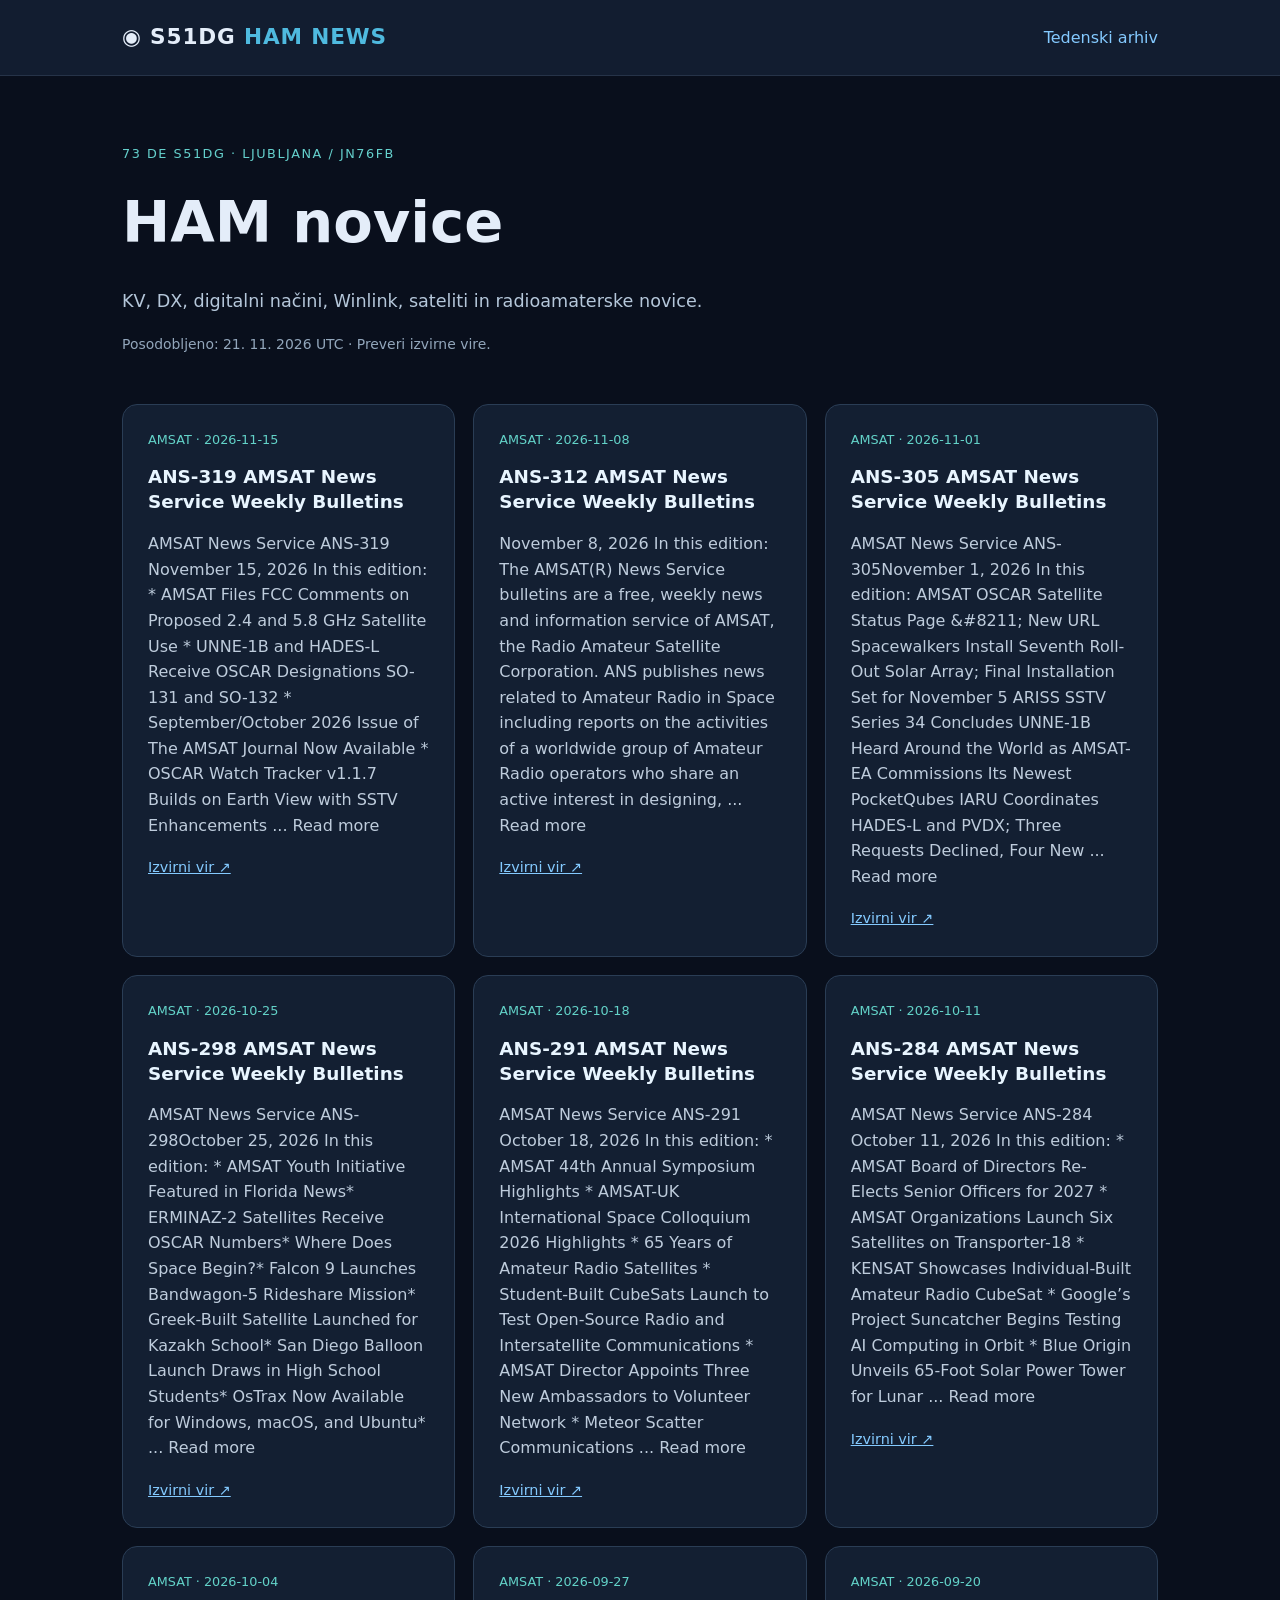
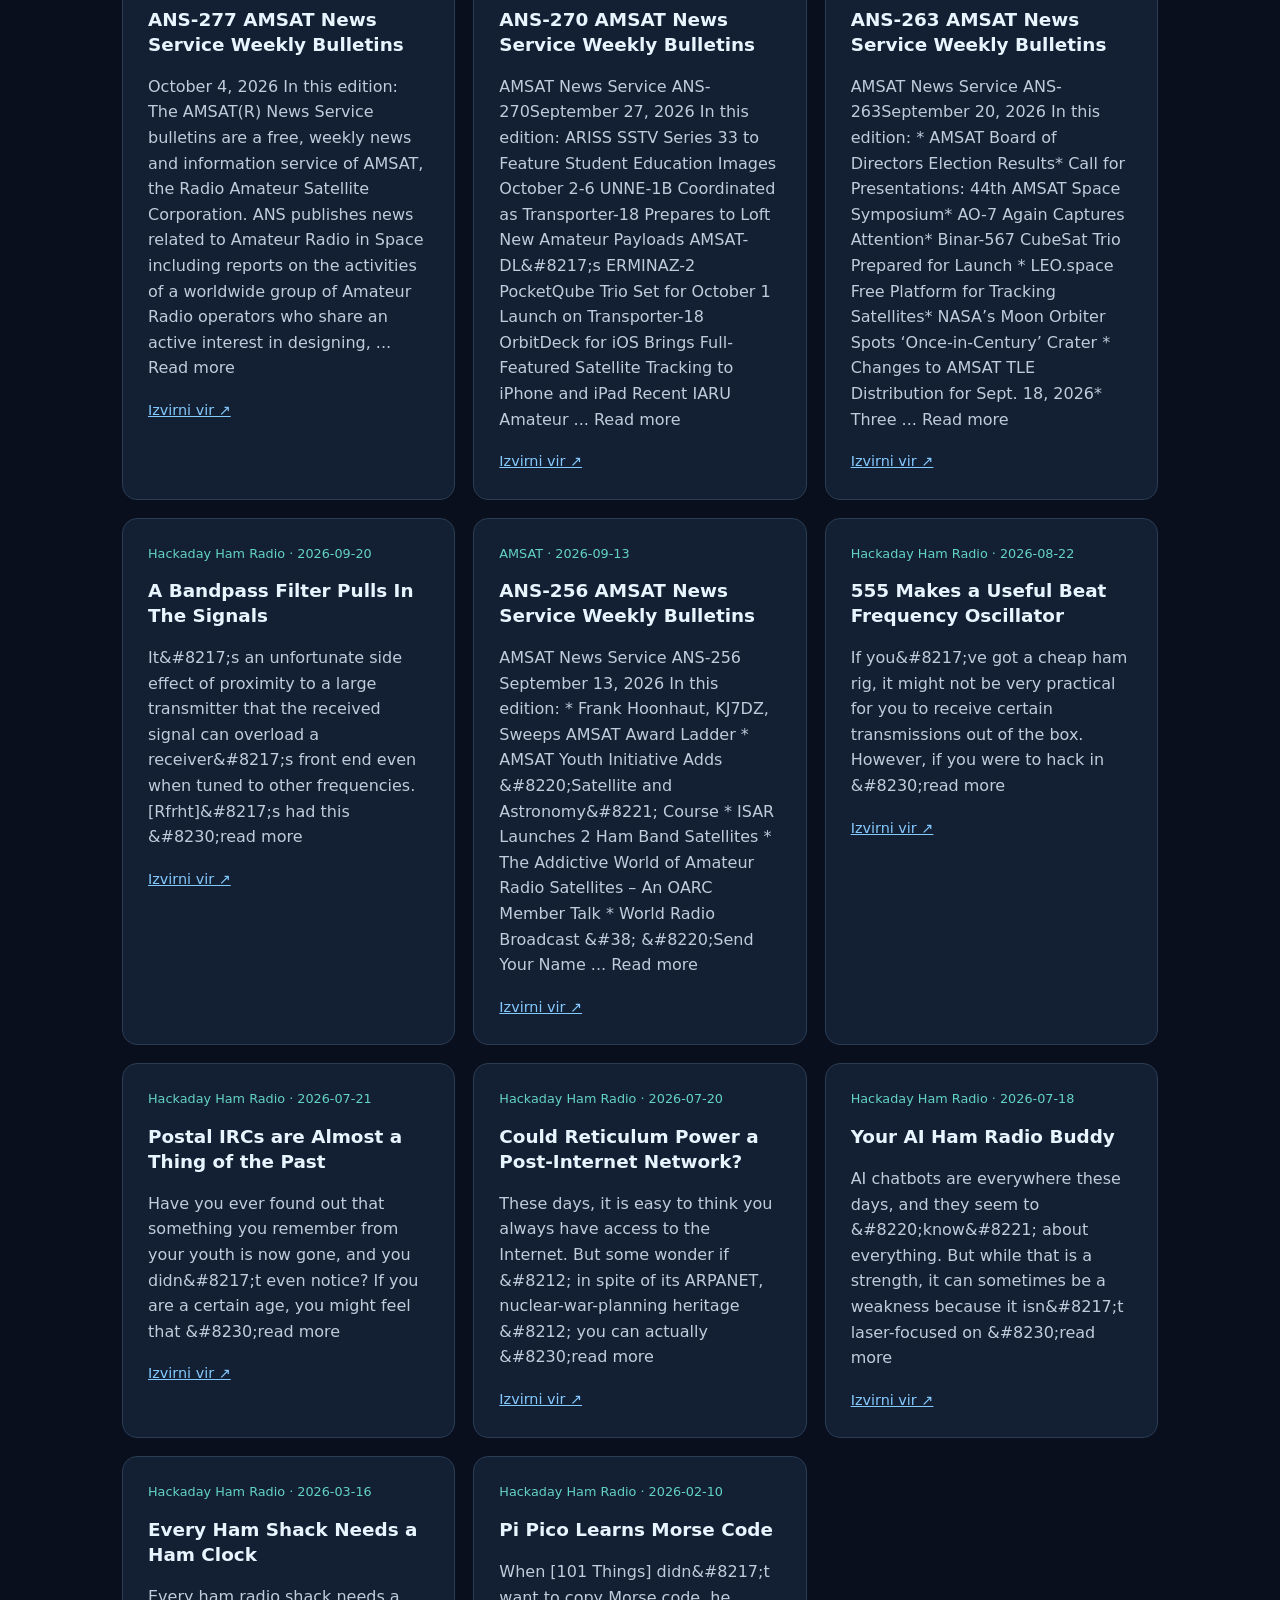
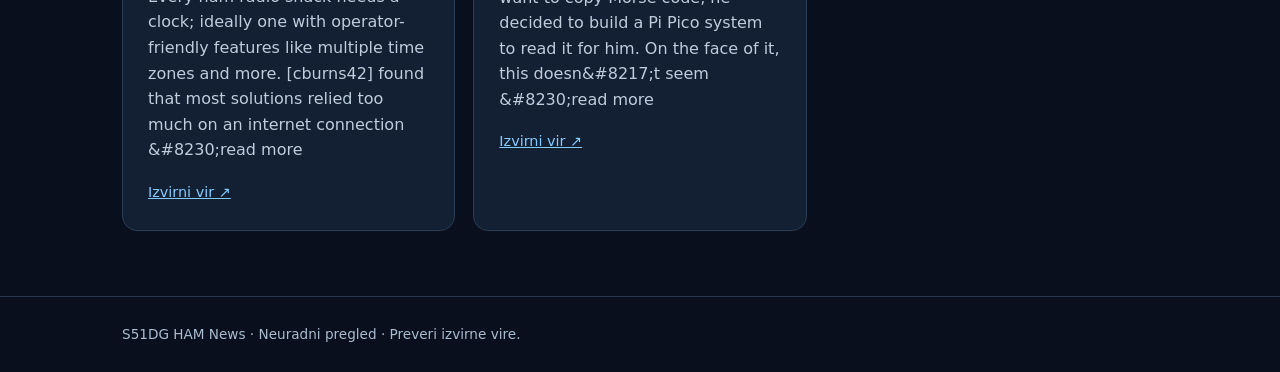
==== index.html @ 8641e080 "Update HAM news" ====
<!doctype html>
<html lang="sl"><head><meta charset="utf-8"><meta name="viewport" content="width=device-width,initial-scale=1">
<meta name="description" content="S51DG – HAM novice, DX, digitalni načini in radioamaterski dogodki.">
<title>HAM novice | S51DG</title><link rel="stylesheet" href="assets/style.css"></head>
<body><header><div class="wrap"><div class="brand">◉ S51DG <span>HAM NEWS</span></div><nav><a href="archive/">Tedenski arhiv</a></nav></div></header>
<main class="wrap"><section class="hero"><p class="eyebrow">73 de S51DG · Ljubljana / JN76fb</p>
<h1>HAM novice</h1><p class="subtitle">KV, DX, digitalni načini, Winlink, sateliti in radioamaterske novice.</p>
<p class="updated">Posodobljeno: 21. 11. 2026 UTC · Preveri izvirne vire.</p></section>
<section class="cards"><article class="card"><div class="meta">AMSAT · 2026-11-15</div><h2><a href="https://www.amsat.org/ans-319-amsat-news-service-weekly-bulletins/" target="_blank" rel="noopener noreferrer">ANS-319 AMSAT News Service Weekly Bulletins</a></h2><p>AMSAT News Service ANS-319 November 15, 2026 In this edition: * AMSAT Files FCC Comments on Proposed 2.4 and 5.8 GHz Satellite Use * UNNE-1B and HADES-L Receive OSCAR Designations SO-131 and SO-132 * September/October 2026 Issue of The AMSAT Journal Now Available * OSCAR Watch Tracker v1.1.7 Builds on Earth View with SSTV Enhancements ... Read more</p><a class="source" href="https://www.amsat.org/ans-319-amsat-news-service-weekly-bulletins/" target="_blank" rel="noopener noreferrer">Izvirni vir ↗</a></article>
<article class="card"><div class="meta">AMSAT · 2026-11-08</div><h2><a href="https://www.amsat.org/ans-312-amsat-news-service-weekly-bulletins/" target="_blank" rel="noopener noreferrer">ANS-312 AMSAT News Service Weekly Bulletins</a></h2><p>November 8, 2026 In this edition: The AMSAT(R) News Service bulletins are a free, weekly news and information service of AMSAT, the Radio Amateur Satellite Corporation. ANS publishes news related to Amateur Radio in Space including reports on the activities of a worldwide group of Amateur Radio operators who share an active interest in designing, ... Read more</p><a class="source" href="https://www.amsat.org/ans-312-amsat-news-service-weekly-bulletins/" target="_blank" rel="noopener noreferrer">Izvirni vir ↗</a></article>
<article class="card"><div class="meta">AMSAT · 2026-11-01</div><h2><a href="https://www.amsat.org/ans-305-amsat-news-service-weekly-bulletins/" target="_blank" rel="noopener noreferrer">ANS-305 AMSAT News Service Weekly Bulletins</a></h2><p>AMSAT News Service ANS-305November 1, 2026 In this edition: AMSAT OSCAR Satellite Status Page &amp;#8211; New URL Spacewalkers Install Seventh Roll-Out Solar Array; Final Installation Set for November 5 ARISS SSTV Series 34 Concludes UNNE-1B Heard Around the World as AMSAT-EA Commissions Its Newest PocketQubes IARU Coordinates HADES-L and PVDX; Three Requests Declined, Four New ... Read more</p><a class="source" href="https://www.amsat.org/ans-305-amsat-news-service-weekly-bulletins/" target="_blank" rel="noopener noreferrer">Izvirni vir ↗</a></article>
<article class="card"><div class="meta">AMSAT · 2026-10-25</div><h2><a href="https://www.amsat.org/ans-298-amsat-news-service-weekly-bulletins/" target="_blank" rel="noopener noreferrer">ANS-298 AMSAT News Service Weekly Bulletins</a></h2><p>AMSAT News Service ANS-298October 25, 2026 In this edition: * AMSAT Youth Initiative Featured in Florida News* ERMINAZ-2 Satellites Receive OSCAR Numbers* Where Does Space Begin?* Falcon 9 Launches Bandwagon-5 Rideshare Mission* Greek-Built Satellite Launched for Kazakh School* San Diego Balloon Launch Draws in High School Students* OsTrax Now Available for Windows, macOS, and Ubuntu* ... Read more</p><a class="source" href="https://www.amsat.org/ans-298-amsat-news-service-weekly-bulletins/" target="_blank" rel="noopener noreferrer">Izvirni vir ↗</a></article>
<article class="card"><div class="meta">AMSAT · 2026-10-18</div><h2><a href="https://www.amsat.org/ans-291-amsat-news-service-weekly-bulletins/" target="_blank" rel="noopener noreferrer">ANS-291 AMSAT News Service Weekly Bulletins</a></h2><p>AMSAT News Service ANS-291 October 18, 2026 In this edition: * AMSAT 44th Annual Symposium Highlights * AMSAT-UK International Space Colloquium 2026 Highlights * 65 Years of Amateur Radio Satellites * Student-Built CubeSats Launch to Test Open-Source Radio and Intersatellite Communications * AMSAT Director Appoints Three New Ambassadors to Volunteer Network * Meteor Scatter Communications ... Read more</p><a class="source" href="https://www.amsat.org/ans-291-amsat-news-service-weekly-bulletins/" target="_blank" rel="noopener noreferrer">Izvirni vir ↗</a></article>
<article class="card"><div class="meta">AMSAT · 2026-10-11</div><h2><a href="https://www.amsat.org/ans-284-amsat-news-service-weekly-bulletins/" target="_blank" rel="noopener noreferrer">ANS-284 AMSAT News Service Weekly Bulletins</a></h2><p>AMSAT News Service ANS-284 October 11, 2026 In this edition: * AMSAT Board of Directors Re-Elects Senior Officers for 2027 * AMSAT Organizations Launch Six Satellites on Transporter-18 * KENSAT Showcases Individual-Built Amateur Radio CubeSat * Google’s Project Suncatcher Begins Testing AI Computing in Orbit * Blue Origin Unveils 65-Foot Solar Power Tower for Lunar ... Read more</p><a class="source" href="https://www.amsat.org/ans-284-amsat-news-service-weekly-bulletins/" target="_blank" rel="noopener noreferrer">Izvirni vir ↗</a></article>
<article class="card"><div class="meta">AMSAT · 2026-10-04</div><h2><a href="https://www.amsat.org/ans-277-amsat-news-service-weekly-bulletins/" target="_blank" rel="noopener noreferrer">ANS-277 AMSAT News Service Weekly Bulletins</a></h2><p>October 4, 2026 In this edition: The AMSAT(R) News Service bulletins are a free, weekly news and information service of AMSAT, the Radio Amateur Satellite Corporation. ANS publishes news related to Amateur Radio in Space including reports on the activities of a worldwide group of Amateur Radio operators who share an active interest in designing, ... Read more</p><a class="source" href="https://www.amsat.org/ans-277-amsat-news-service-weekly-bulletins/" target="_blank" rel="noopener noreferrer">Izvirni vir ↗</a></article>
<article class="card"><div class="meta">AMSAT · 2026-09-27</div><h2><a href="https://www.amsat.org/ans-270-amsat-news-service-weekly-bulletins/" target="_blank" rel="noopener noreferrer">ANS-270 AMSAT News Service Weekly Bulletins</a></h2><p>AMSAT News Service ANS-270September 27, 2026 In this edition: ARISS SSTV Series 33 to Feature Student Education Images October 2-6 UNNE-1B Coordinated as Transporter-18 Prepares to Loft New Amateur Payloads AMSAT-DL&amp;#8217;s ERMINAZ-2 PocketQube Trio Set for October 1 Launch on Transporter-18 OrbitDeck for iOS Brings Full-Featured Satellite Tracking to iPhone and iPad Recent IARU Amateur ... Read more</p><a class="source" href="https://www.amsat.org/ans-270-amsat-news-service-weekly-bulletins/" target="_blank" rel="noopener noreferrer">Izvirni vir ↗</a></article>
<article class="card"><div class="meta">AMSAT · 2026-09-20</div><h2><a href="https://www.amsat.org/ans-228-amsat-news-service-weekly-bulletins-2/" target="_blank" rel="noopener noreferrer">ANS-263 AMSAT News Service Weekly Bulletins</a></h2><p>AMSAT News Service ANS-263September 20, 2026 In this edition: * AMSAT Board of Directors Election Results* Call for Presentations: 44th AMSAT Space Symposium* AO-7 Again Captures Attention* Binar-567 CubeSat Trio Prepared for Launch * LEO.space Free Platform for Tracking Satellites* NASA’s Moon Orbiter Spots ‘Once-in-Century’ Crater * Changes to AMSAT TLE Distribution for Sept. 18, 2026* Three ... Read more</p><a class="source" href="https://www.amsat.org/ans-228-amsat-news-service-weekly-bulletins-2/" target="_blank" rel="noopener noreferrer">Izvirni vir ↗</a></article>
<article class="card"><div class="meta">Hackaday Ham Radio · 2026-09-20</div><h2><a href="https://hackaday.com/2026/09/20/a-bandpass-filter-pulls-in-the-signals/" target="_blank" rel="noopener noreferrer">A Bandpass Filter Pulls In The Signals</a></h2><p>It&amp;#8217;s an unfortunate side effect of proximity to a large transmitter that the received signal can overload a receiver&amp;#8217;s front end even when tuned to other frequencies. [Rfrht]&amp;#8217;s had this &amp;#8230;read more</p><a class="source" href="https://hackaday.com/2026/09/20/a-bandpass-filter-pulls-in-the-signals/" target="_blank" rel="noopener noreferrer">Izvirni vir ↗</a></article>
<article class="card"><div class="meta">AMSAT · 2026-09-13</div><h2><a href="https://www.amsat.org/ans-256-amsat-news-service-weekly-bulletins-2/" target="_blank" rel="noopener noreferrer">ANS-256 AMSAT News Service Weekly Bulletins</a></h2><p>AMSAT News Service ANS-256 September 13, 2026 In this edition: * Frank Hoonhaut, KJ7DZ, Sweeps AMSAT Award Ladder * AMSAT Youth Initiative Adds &amp;#8220;Satellite and Astronomy&amp;#8221; Course * ISAR Launches 2 Ham Band Satellites * The Addictive World of Amateur Radio Satellites – An OARC Member Talk * World Radio Broadcast &amp;#38; &amp;#8220;Send Your Name ... Read more</p><a class="source" href="https://www.amsat.org/ans-256-amsat-news-service-weekly-bulletins-2/" target="_blank" rel="noopener noreferrer">Izvirni vir ↗</a></article>
<article class="card"><div class="meta">Hackaday Ham Radio · 2026-08-22</div><h2><a href="https://hackaday.com/2026/08/22/555-makes-a-useful-beat-frequency-oscillator/" target="_blank" rel="noopener noreferrer">555 Makes a Useful Beat Frequency Oscillator</a></h2><p>If you&amp;#8217;ve got a cheap ham rig, it might not be very practical for you to receive certain transmissions out of the box. However, if you were to hack in &amp;#8230;read more</p><a class="source" href="https://hackaday.com/2026/08/22/555-makes-a-useful-beat-frequency-oscillator/" target="_blank" rel="noopener noreferrer">Izvirni vir ↗</a></article>
<article class="card"><div class="meta">Hackaday Ham Radio · 2026-07-21</div><h2><a href="https://hackaday.com/2026/07/21/postal-ircs-are-almost-a-thing-of-the-past/" target="_blank" rel="noopener noreferrer">Postal IRCs are Almost a Thing of the Past</a></h2><p>Have you ever found out that something you remember from your youth is now gone, and you didn&amp;#8217;t even notice? If you are a certain age, you might feel that &amp;#8230;read more</p><a class="source" href="https://hackaday.com/2026/07/21/postal-ircs-are-almost-a-thing-of-the-past/" target="_blank" rel="noopener noreferrer">Izvirni vir ↗</a></article>
<article class="card"><div class="meta">Hackaday Ham Radio · 2026-07-20</div><h2><a href="https://hackaday.com/2026/07/20/could-reticulum-power-a-post-internet-network/" target="_blank" rel="noopener noreferrer">Could Reticulum Power a Post-Internet Network?</a></h2><p>These days, it is easy to think you always have access to the Internet. But some wonder if &amp;#8212; in spite of its ARPANET, nuclear-war-planning heritage &amp;#8212; you can actually &amp;#8230;read more</p><a class="source" href="https://hackaday.com/2026/07/20/could-reticulum-power-a-post-internet-network/" target="_blank" rel="noopener noreferrer">Izvirni vir ↗</a></article>
<article class="card"><div class="meta">Hackaday Ham Radio · 2026-07-18</div><h2><a href="https://hackaday.com/2026/07/18/your-ai-ham-radio-buddy/" target="_blank" rel="noopener noreferrer">Your AI Ham Radio Buddy</a></h2><p>AI chatbots are everywhere these days, and they seem to &amp;#8220;know&amp;#8221; about everything. But while that is a strength, it can sometimes be a weakness because it isn&amp;#8217;t laser-focused on &amp;#8230;read more</p><a class="source" href="https://hackaday.com/2026/07/18/your-ai-ham-radio-buddy/" target="_blank" rel="noopener noreferrer">Izvirni vir ↗</a></article>
<article class="card"><div class="meta">Hackaday Ham Radio · 2026-03-16</div><h2><a href="https://hackaday.com/2026/03/16/every-ham-shack-needs-a-ham-clock/" target="_blank" rel="noopener noreferrer">Every Ham Shack Needs a Ham Clock</a></h2><p>Every ham radio shack needs a clock; ideally one with operator-friendly features like multiple time zones and more. [cburns42] found that most solutions relied too much on an internet connection &amp;#8230;read more</p><a class="source" href="https://hackaday.com/2026/03/16/every-ham-shack-needs-a-ham-clock/" target="_blank" rel="noopener noreferrer">Izvirni vir ↗</a></article>
<article class="card"><div class="meta">Hackaday Ham Radio · 2026-02-10</div><h2><a href="https://hackaday.com/2026/02/10/pi-pico-learns-morse-code/" target="_blank" rel="noopener noreferrer">Pi Pico Learns Morse Code</a></h2><p>When [101 Things] didn&amp;#8217;t want to copy Morse code, he decided to build a Pi Pico system to read it for him. On the face of it, this doesn&amp;#8217;t seem &amp;#8230;read more</p><a class="source" href="https://hackaday.com/2026/02/10/pi-pico-learns-morse-code/" target="_blank" rel="noopener noreferrer">Izvirni vir ↗</a></article></section></main>
<footer><div class="wrap">S51DG HAM News · Neuradni pregled · Preveri izvirne vire.</div></footer></body></html>
---- assets/style.css ----
:root{color-scheme:dark;font:16px/1.6 system-ui,-apple-system,Segoe UI,sans-serif;background:#090f1c;color:#e4edf9}*{box-sizing:border-box}body{margin:0}a{color:#84caff}a:hover{color:#c2e7ff}.wrap{max-width:1080px;margin:auto;padding:0 22px}header{border-bottom:1px solid #263348;background:#121d30}header .wrap{display:flex;justify-content:space-between;align-items:center;min-height:75px;gap:14px;flex-wrap:wrap}.brand{font-weight:900;font-size:1.35rem;letter-spacing:.04em}.brand span{color:#4fbadf}nav{display:flex;gap:20px}nav a{text-decoration:none}.hero{padding:55px 0 35px}.eyebrow{text-transform:uppercase;color:#65d1cd;letter-spacing:.12em;font-size:.8rem}.hero h1{font-size:clamp(2rem,5vw,3.6rem);margin:6px 0 10px}.subtitle{color:#b5c7da;font-size:1.1rem;max-width:720px}.updated{font-size:.87rem;color:#93a7bc}.cards{display:grid;grid-template-columns:repeat(auto-fit,minmax(min(100%,315px),1fr));gap:18px;margin-bottom:65px}.card{background:#131f32;padding:25px;border-radius:15px;border:1px solid #2a3d55}.card h2{font-size:1.15rem;line-height:1.35}.card h2 a{text-decoration:none;color:#e8f5ff}.card p{color:#beccdc}.meta{color:#63d2c8;font-size:.8rem}.source{font-size:.9rem}footer{border-top:1px solid #29364a;padding:27px 0;color:#aabccf;font-size:.85rem}ul{line-height:2}main.wrap>h1{padding-top:35px}@media(max-width:600px){header .wrap{padding-top:12px;padding-bottom:12px}.hero{padding-top:30px}}
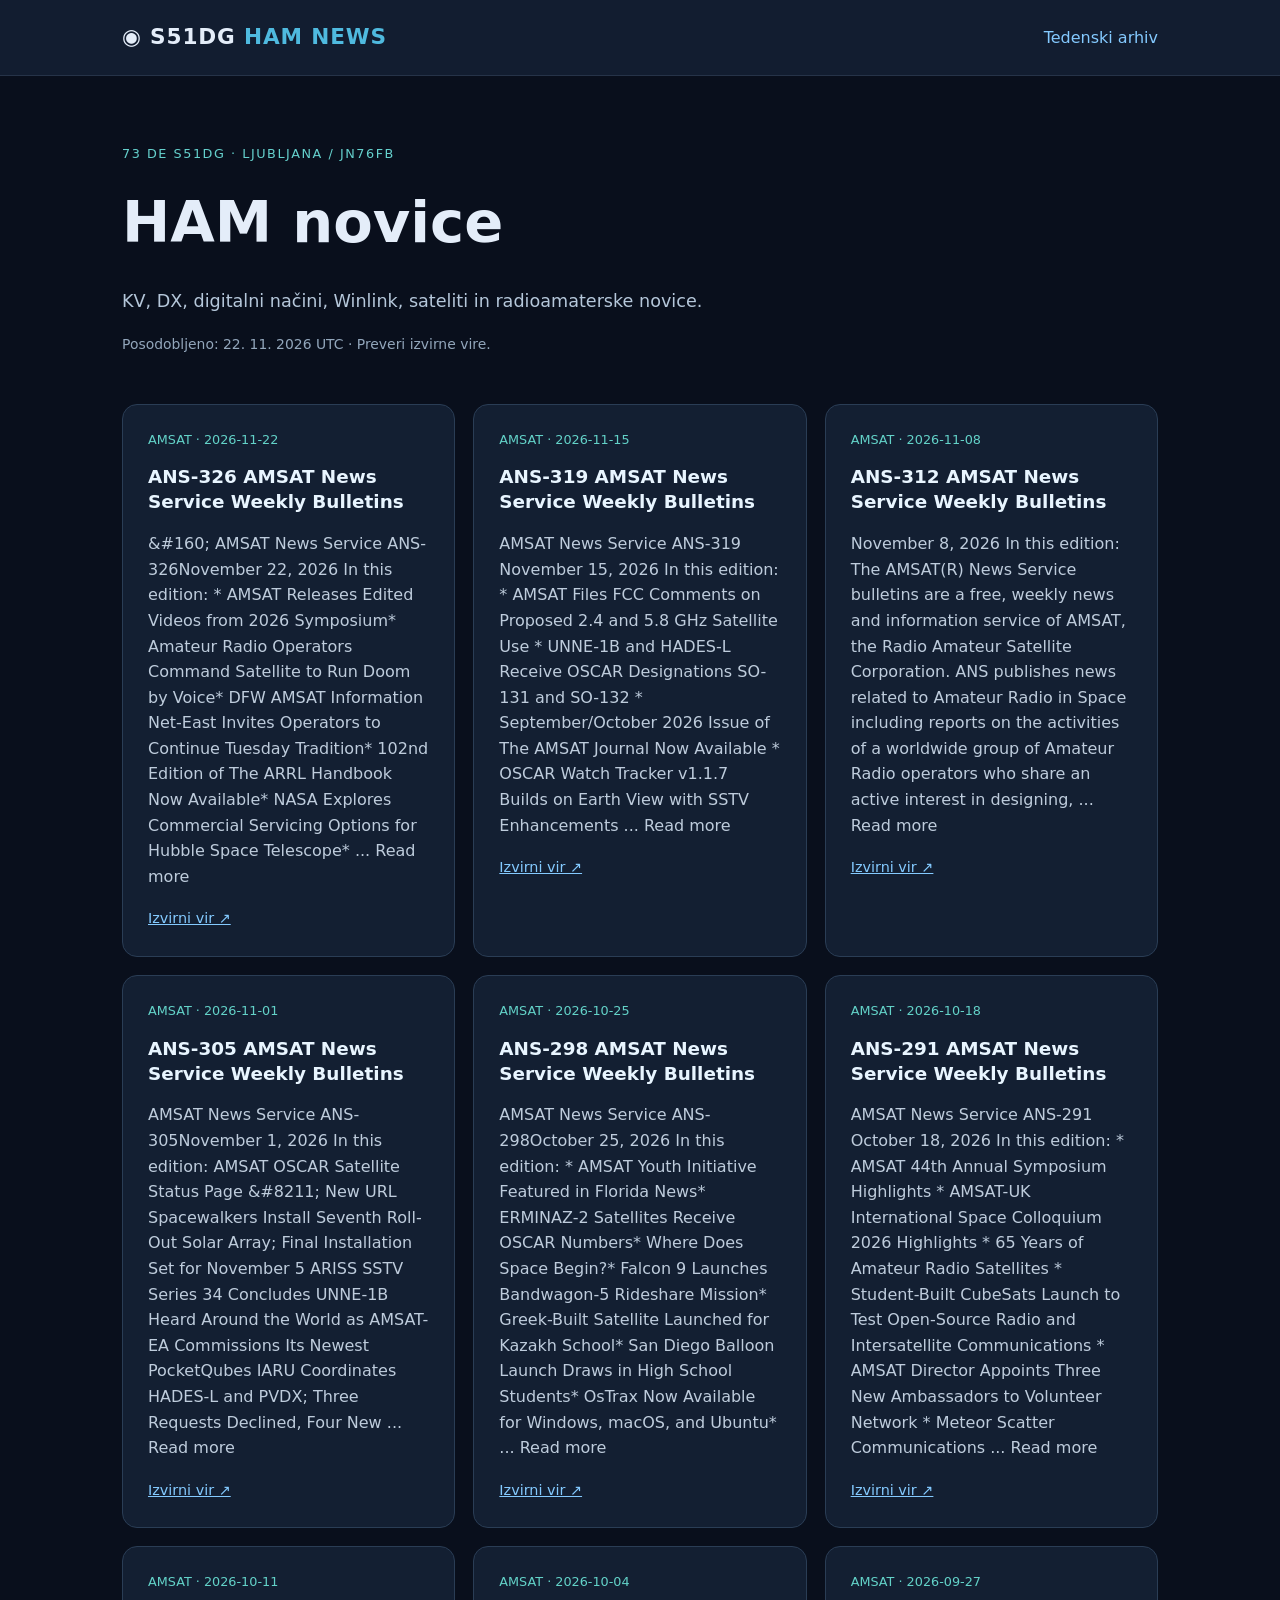
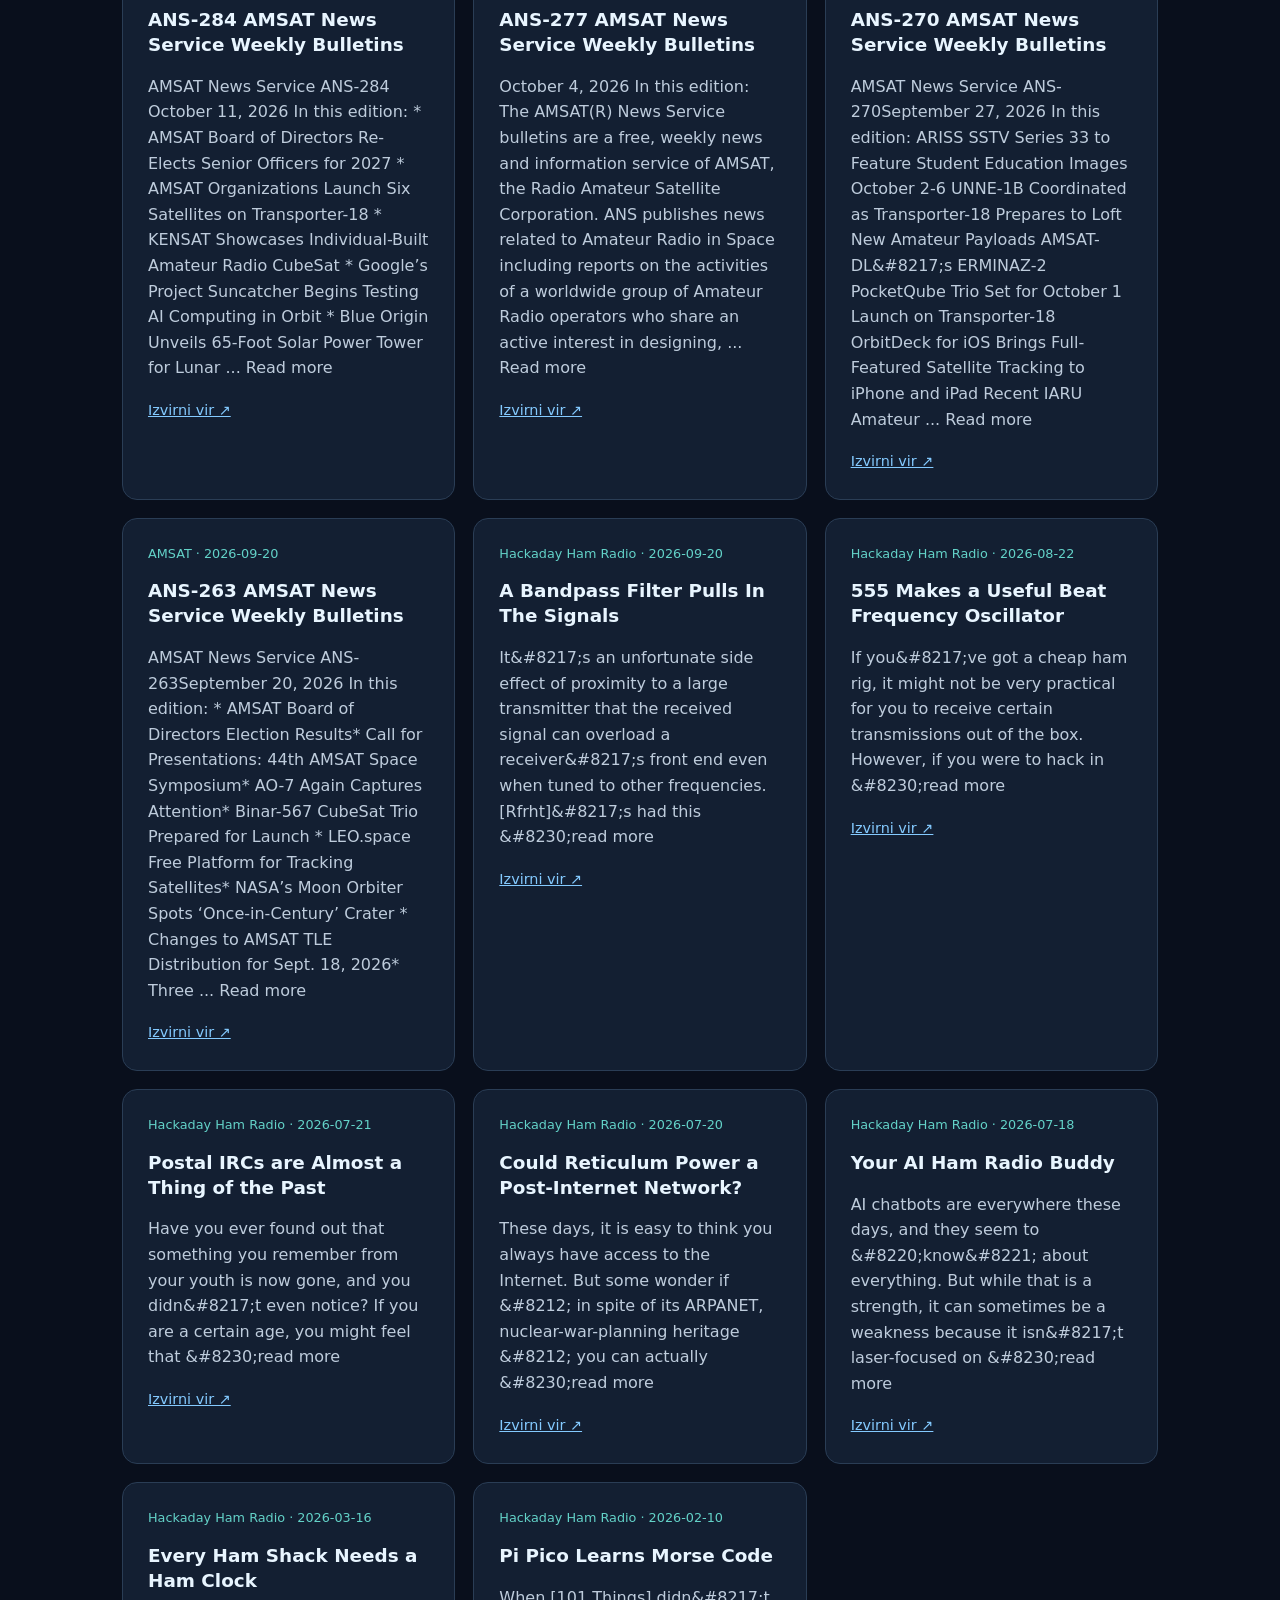
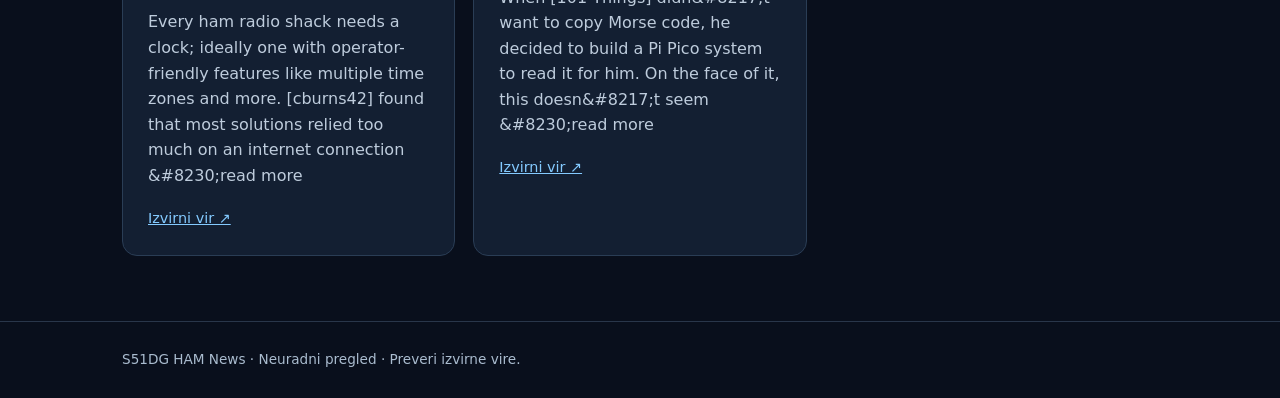
==== commit 529e703f: "Update HAM news" ====
--- a/index.html
+++ b/index.html
@@ -5,8 +5,9 @@
 <body><header><div class="wrap"><div class="brand">◉ S51DG <span>HAM NEWS</span></div><nav><a href="archive/">Tedenski arhiv</a></nav></div></header>
 <main class="wrap"><section class="hero"><p class="eyebrow">73 de S51DG · Ljubljana / JN76fb</p>
 <h1>HAM novice</h1><p class="subtitle">KV, DX, digitalni načini, Winlink, sateliti in radioamaterske novice.</p>
-<p class="updated">Posodobljeno: 21. 11. 2026 UTC · Preveri izvirne vire.</p></section>
-<section class="cards"><article class="card"><div class="meta">AMSAT · 2026-11-15</div><h2><a href="https://www.amsat.org/ans-319-amsat-news-service-weekly-bulletins/" target="_blank" rel="noopener noreferrer">ANS-319 AMSAT News Service Weekly Bulletins</a></h2><p>AMSAT News Service ANS-319 November 15, 2026 In this edition: * AMSAT Files FCC Comments on Proposed 2.4 and 5.8 GHz Satellite Use * UNNE-1B and HADES-L Receive OSCAR Designations SO-131 and SO-132 * September/October 2026 Issue of The AMSAT Journal Now Available * OSCAR Watch Tracker v1.1.7 Builds on Earth View with SSTV Enhancements ... Read more</p><a class="source" href="https://www.amsat.org/ans-319-amsat-news-service-weekly-bulletins/" target="_blank" rel="noopener noreferrer">Izvirni vir ↗</a></article>
+<p class="updated">Posodobljeno: 22. 11. 2026 UTC · Preveri izvirne vire.</p></section>
+<section class="cards"><article class="card"><div class="meta">AMSAT · 2026-11-22</div><h2><a href="https://www.amsat.org/ans-326-amsat-news-service-weekly-bulletins-2/" target="_blank" rel="noopener noreferrer">ANS-326 AMSAT News Service Weekly Bulletins</a></h2><p>&amp;#160; AMSAT News Service ANS-326November 22, 2026 In this edition: * AMSAT Releases Edited Videos from 2026 Symposium* Amateur Radio Operators Command Satellite to Run Doom by Voice* DFW AMSAT Information Net-East Invites Operators to Continue Tuesday Tradition* 102nd Edition of The ARRL Handbook Now Available* NASA Explores Commercial Servicing Options for Hubble Space Telescope* ... Read more</p><a class="source" href="https://www.amsat.org/ans-326-amsat-news-service-weekly-bulletins-2/" target="_blank" rel="noopener noreferrer">Izvirni vir ↗</a></article>
+<article class="card"><div class="meta">AMSAT · 2026-11-15</div><h2><a href="https://www.amsat.org/ans-319-amsat-news-service-weekly-bulletins/" target="_blank" rel="noopener noreferrer">ANS-319 AMSAT News Service Weekly Bulletins</a></h2><p>AMSAT News Service ANS-319 November 15, 2026 In this edition: * AMSAT Files FCC Comments on Proposed 2.4 and 5.8 GHz Satellite Use * UNNE-1B and HADES-L Receive OSCAR Designations SO-131 and SO-132 * September/October 2026 Issue of The AMSAT Journal Now Available * OSCAR Watch Tracker v1.1.7 Builds on Earth View with SSTV Enhancements ... Read more</p><a class="source" href="https://www.amsat.org/ans-319-amsat-news-service-weekly-bulletins/" target="_blank" rel="noopener noreferrer">Izvirni vir ↗</a></article>
 <article class="card"><div class="meta">AMSAT · 2026-11-08</div><h2><a href="https://www.amsat.org/ans-312-amsat-news-service-weekly-bulletins/" target="_blank" rel="noopener noreferrer">ANS-312 AMSAT News Service Weekly Bulletins</a></h2><p>November 8, 2026 In this edition: The AMSAT(R) News Service bulletins are a free, weekly news and information service of AMSAT, the Radio Amateur Satellite Corporation. ANS publishes news related to Amateur Radio in Space including reports on the activities of a worldwide group of Amateur Radio operators who share an active interest in designing, ... Read more</p><a class="source" href="https://www.amsat.org/ans-312-amsat-news-service-weekly-bulletins/" target="_blank" rel="noopener noreferrer">Izvirni vir ↗</a></article>
 <article class="card"><div class="meta">AMSAT · 2026-11-01</div><h2><a href="https://www.amsat.org/ans-305-amsat-news-service-weekly-bulletins/" target="_blank" rel="noopener noreferrer">ANS-305 AMSAT News Service Weekly Bulletins</a></h2><p>AMSAT News Service ANS-305November 1, 2026 In this edition: AMSAT OSCAR Satellite Status Page &amp;#8211; New URL Spacewalkers Install Seventh Roll-Out Solar Array; Final Installation Set for November 5 ARISS SSTV Series 34 Concludes UNNE-1B Heard Around the World as AMSAT-EA Commissions Its Newest PocketQubes IARU Coordinates HADES-L and PVDX; Three Requests Declined, Four New ... Read more</p><a class="source" href="https://www.amsat.org/ans-305-amsat-news-service-weekly-bulletins/" target="_blank" rel="noopener noreferrer">Izvirni vir ↗</a></article>
 <article class="card"><div class="meta">AMSAT · 2026-10-25</div><h2><a href="https://www.amsat.org/ans-298-amsat-news-service-weekly-bulletins/" target="_blank" rel="noopener noreferrer">ANS-298 AMSAT News Service Weekly Bulletins</a></h2><p>AMSAT News Service ANS-298October 25, 2026 In this edition: * AMSAT Youth Initiative Featured in Florida News* ERMINAZ-2 Satellites Receive OSCAR Numbers* Where Does Space Begin?* Falcon 9 Launches Bandwagon-5 Rideshare Mission* Greek-Built Satellite Launched for Kazakh School* San Diego Balloon Launch Draws in High School Students* OsTrax Now Available for Windows, macOS, and Ubuntu* ... Read more</p><a class="source" href="https://www.amsat.org/ans-298-amsat-news-service-weekly-bulletins/" target="_blank" rel="noopener noreferrer">Izvirni vir ↗</a></article>
@@ -16,7 +17,6 @@
 <article class="card"><div class="meta">AMSAT · 2026-09-27</div><h2><a href="https://www.amsat.org/ans-270-amsat-news-service-weekly-bulletins/" target="_blank" rel="noopener noreferrer">ANS-270 AMSAT News Service Weekly Bulletins</a></h2><p>AMSAT News Service ANS-270September 27, 2026 In this edition: ARISS SSTV Series 33 to Feature Student Education Images October 2-6 UNNE-1B Coordinated as Transporter-18 Prepares to Loft New Amateur Payloads AMSAT-DL&amp;#8217;s ERMINAZ-2 PocketQube Trio Set for October 1 Launch on Transporter-18 OrbitDeck for iOS Brings Full-Featured Satellite Tracking to iPhone and iPad Recent IARU Amateur ... Read more</p><a class="source" href="https://www.amsat.org/ans-270-amsat-news-service-weekly-bulletins/" target="_blank" rel="noopener noreferrer">Izvirni vir ↗</a></article>
 <article class="card"><div class="meta">AMSAT · 2026-09-20</div><h2><a href="https://www.amsat.org/ans-228-amsat-news-service-weekly-bulletins-2/" target="_blank" rel="noopener noreferrer">ANS-263 AMSAT News Service Weekly Bulletins</a></h2><p>AMSAT News Service ANS-263September 20, 2026 In this edition: * AMSAT Board of Directors Election Results* Call for Presentations: 44th AMSAT Space Symposium* AO-7 Again Captures Attention* Binar-567 CubeSat Trio Prepared for Launch * LEO.space Free Platform for Tracking Satellites* NASA’s Moon Orbiter Spots ‘Once-in-Century’ Crater * Changes to AMSAT TLE Distribution for Sept. 18, 2026* Three ... Read more</p><a class="source" href="https://www.amsat.org/ans-228-amsat-news-service-weekly-bulletins-2/" target="_blank" rel="noopener noreferrer">Izvirni vir ↗</a></article>
 <article class="card"><div class="meta">Hackaday Ham Radio · 2026-09-20</div><h2><a href="https://hackaday.com/2026/09/20/a-bandpass-filter-pulls-in-the-signals/" target="_blank" rel="noopener noreferrer">A Bandpass Filter Pulls In The Signals</a></h2><p>It&amp;#8217;s an unfortunate side effect of proximity to a large transmitter that the received signal can overload a receiver&amp;#8217;s front end even when tuned to other frequencies. [Rfrht]&amp;#8217;s had this &amp;#8230;read more</p><a class="source" href="https://hackaday.com/2026/09/20/a-bandpass-filter-pulls-in-the-signals/" target="_blank" rel="noopener noreferrer">Izvirni vir ↗</a></article>
-<article class="card"><div class="meta">AMSAT · 2026-09-13</div><h2><a href="https://www.amsat.org/ans-256-amsat-news-service-weekly-bulletins-2/" target="_blank" rel="noopener noreferrer">ANS-256 AMSAT News Service Weekly Bulletins</a></h2><p>AMSAT News Service ANS-256 September 13, 2026 In this edition: * Frank Hoonhaut, KJ7DZ, Sweeps AMSAT Award Ladder * AMSAT Youth Initiative Adds &amp;#8220;Satellite and Astronomy&amp;#8221; Course * ISAR Launches 2 Ham Band Satellites * The Addictive World of Amateur Radio Satellites – An OARC Member Talk * World Radio Broadcast &amp;#38; &amp;#8220;Send Your Name ... Read more</p><a class="source" href="https://www.amsat.org/ans-256-amsat-news-service-weekly-bulletins-2/" target="_blank" rel="noopener noreferrer">Izvirni vir ↗</a></article>
 <article class="card"><div class="meta">Hackaday Ham Radio · 2026-08-22</div><h2><a href="https://hackaday.com/2026/08/22/555-makes-a-useful-beat-frequency-oscillator/" target="_blank" rel="noopener noreferrer">555 Makes a Useful Beat Frequency Oscillator</a></h2><p>If you&amp;#8217;ve got a cheap ham rig, it might not be very practical for you to receive certain transmissions out of the box. However, if you were to hack in &amp;#8230;read more</p><a class="source" href="https://hackaday.com/2026/08/22/555-makes-a-useful-beat-frequency-oscillator/" target="_blank" rel="noopener noreferrer">Izvirni vir ↗</a></article>
 <article class="card"><div class="meta">Hackaday Ham Radio · 2026-07-21</div><h2><a href="https://hackaday.com/2026/07/21/postal-ircs-are-almost-a-thing-of-the-past/" target="_blank" rel="noopener noreferrer">Postal IRCs are Almost a Thing of the Past</a></h2><p>Have you ever found out that something you remember from your youth is now gone, and you didn&amp;#8217;t even notice? If you are a certain age, you might feel that &amp;#8230;read more</p><a class="source" href="https://hackaday.com/2026/07/21/postal-ircs-are-almost-a-thing-of-the-past/" target="_blank" rel="noopener noreferrer">Izvirni vir ↗</a></article>
 <article class="card"><div class="meta">Hackaday Ham Radio · 2026-07-20</div><h2><a href="https://hackaday.com/2026/07/20/could-reticulum-power-a-post-internet-network/" target="_blank" rel="noopener noreferrer">Could Reticulum Power a Post-Internet Network?</a></h2><p>These days, it is easy to think you always have access to the Internet. But some wonder if &amp;#8212; in spite of its ARPANET, nuclear-war-planning heritage &amp;#8212; you can actually &amp;#8230;read more</p><a class="source" href="https://hackaday.com/2026/07/20/could-reticulum-power-a-post-internet-network/" target="_blank" rel="noopener noreferrer">Izvirni vir ↗</a></article>
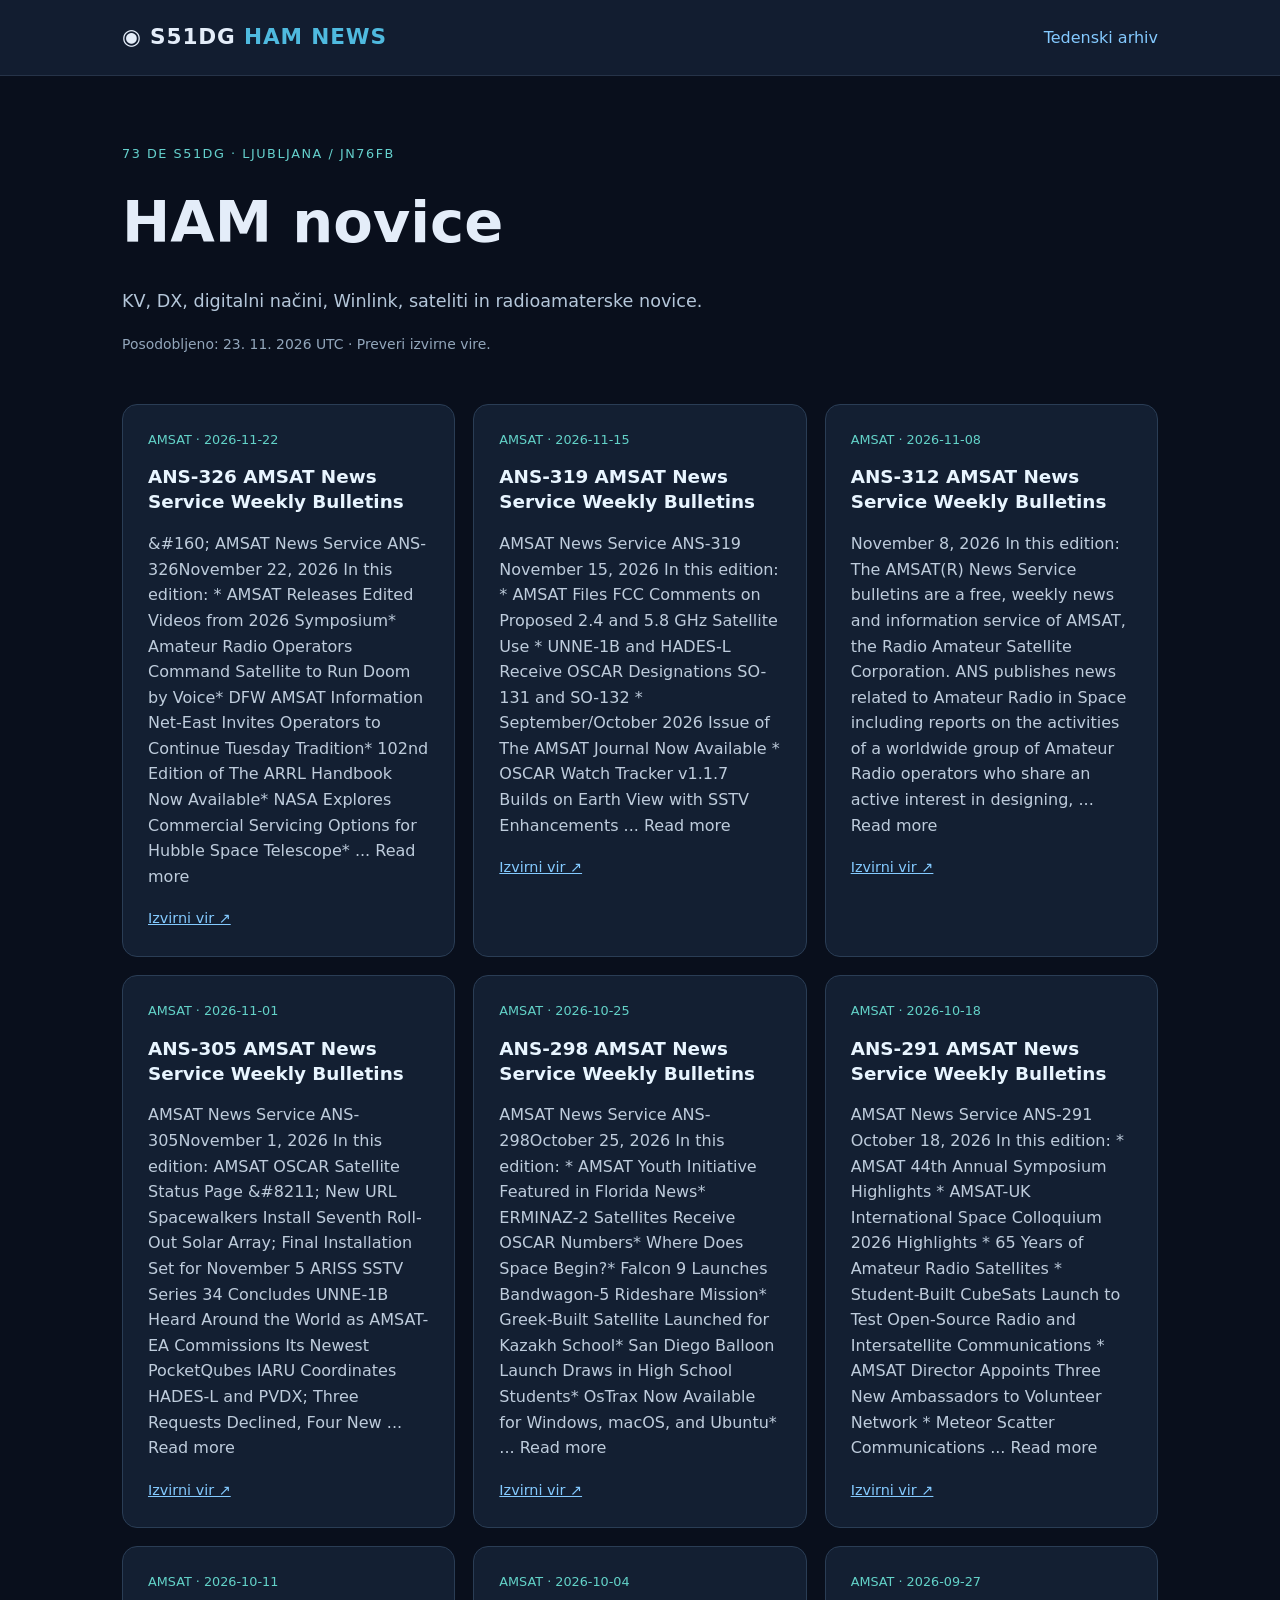
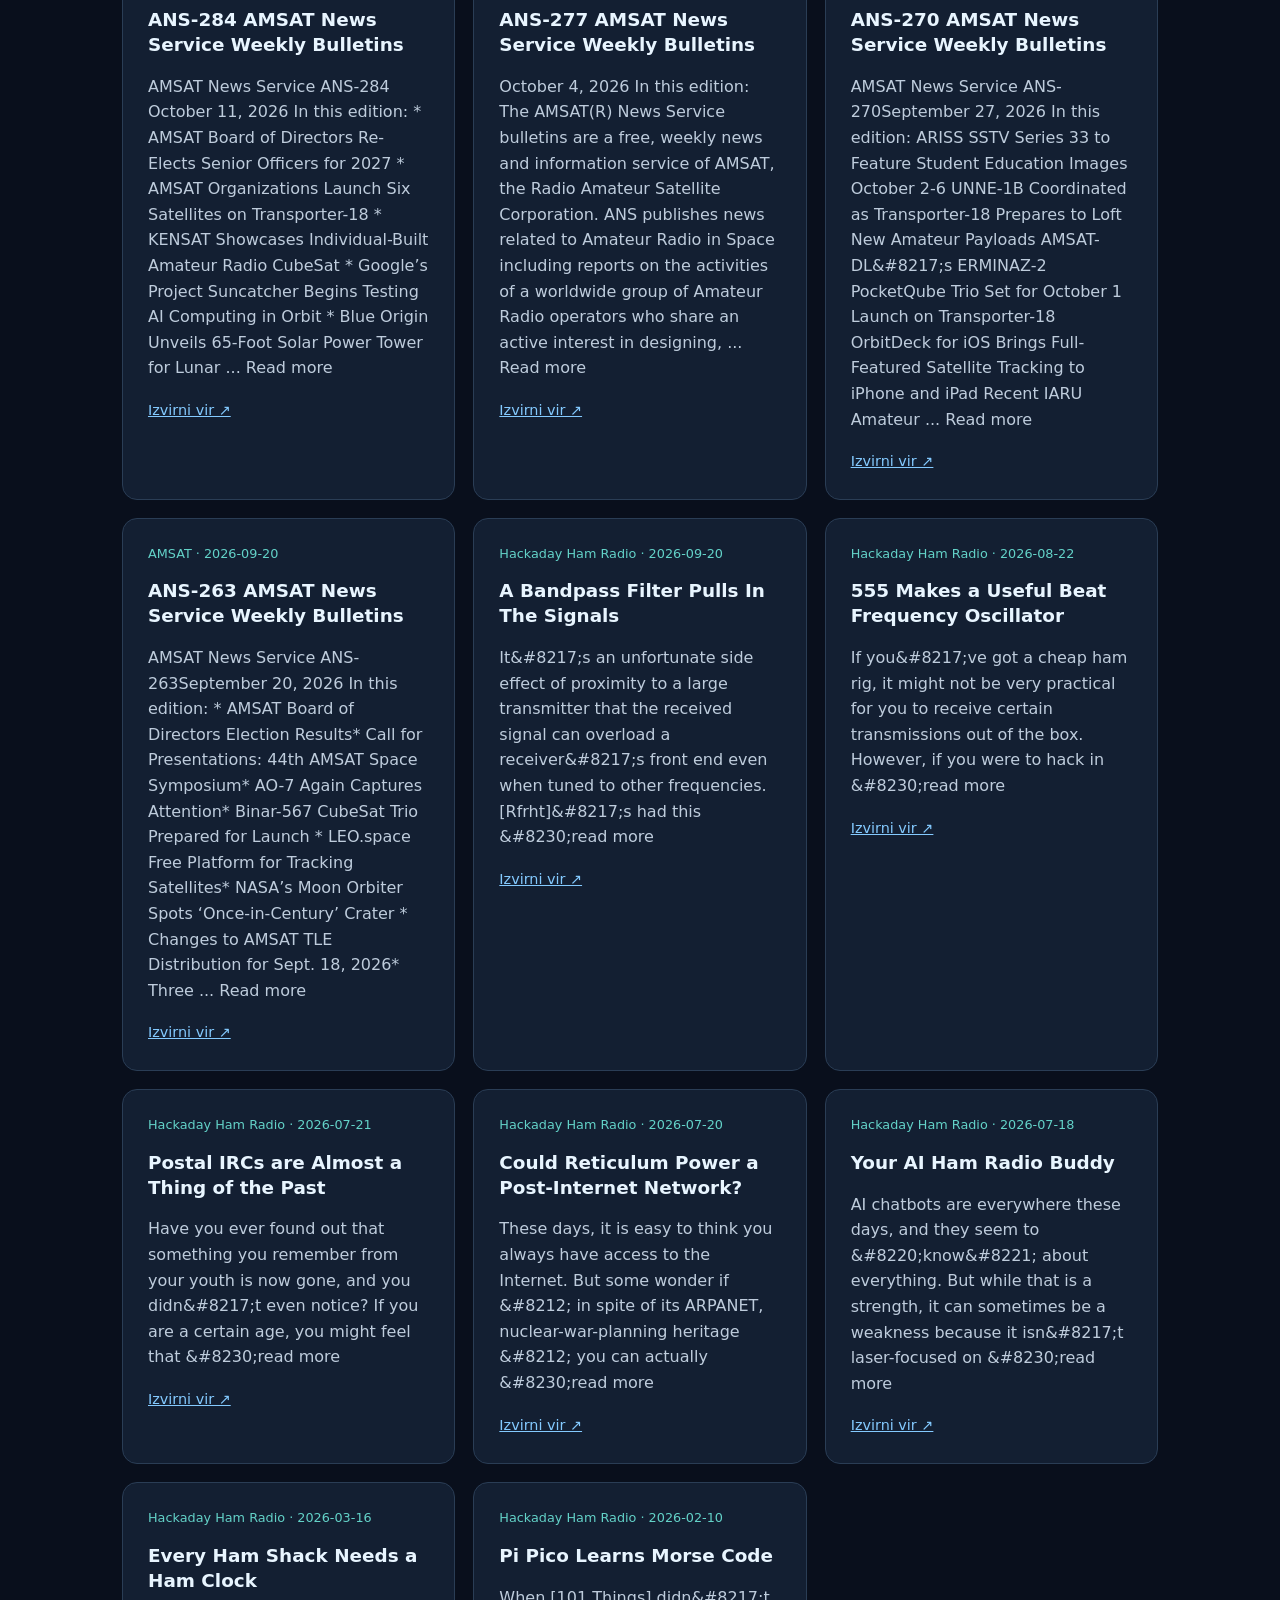
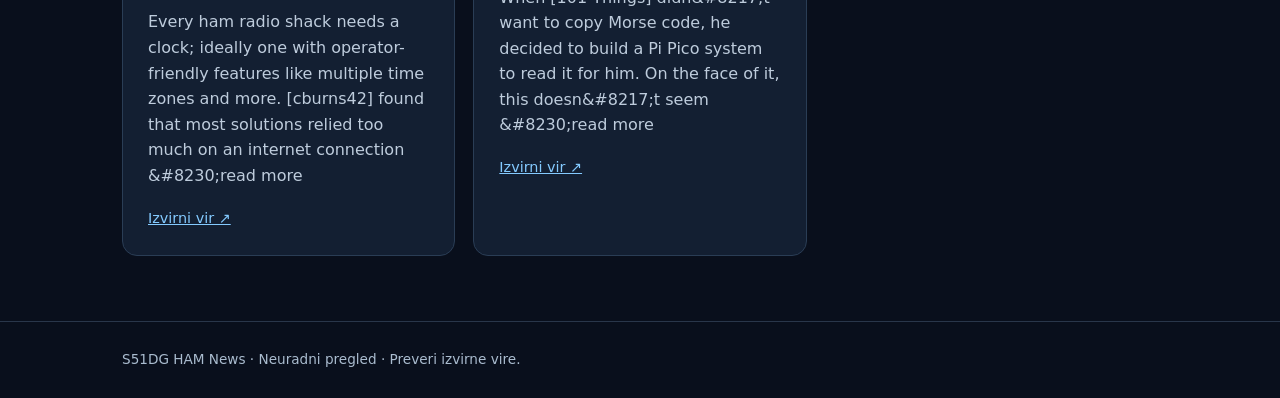
==== commit da1c4a59: "Update HAM news" ====
--- a/index.html
+++ b/index.html
@@ -5,7 +5,7 @@
 <body><header><div class="wrap"><div class="brand">◉ S51DG <span>HAM NEWS</span></div><nav><a href="archive/">Tedenski arhiv</a></nav></div></header>
 <main class="wrap"><section class="hero"><p class="eyebrow">73 de S51DG · Ljubljana / JN76fb</p>
 <h1>HAM novice</h1><p class="subtitle">KV, DX, digitalni načini, Winlink, sateliti in radioamaterske novice.</p>
-<p class="updated">Posodobljeno: 22. 11. 2026 UTC · Preveri izvirne vire.</p></section>
+<p class="updated">Posodobljeno: 23. 11. 2026 UTC · Preveri izvirne vire.</p></section>
 <section class="cards"><article class="card"><div class="meta">AMSAT · 2026-11-22</div><h2><a href="https://www.amsat.org/ans-326-amsat-news-service-weekly-bulletins-2/" target="_blank" rel="noopener noreferrer">ANS-326 AMSAT News Service Weekly Bulletins</a></h2><p>&amp;#160; AMSAT News Service ANS-326November 22, 2026 In this edition: * AMSAT Releases Edited Videos from 2026 Symposium* Amateur Radio Operators Command Satellite to Run Doom by Voice* DFW AMSAT Information Net-East Invites Operators to Continue Tuesday Tradition* 102nd Edition of The ARRL Handbook Now Available* NASA Explores Commercial Servicing Options for Hubble Space Telescope* ... Read more</p><a class="source" href="https://www.amsat.org/ans-326-amsat-news-service-weekly-bulletins-2/" target="_blank" rel="noopener noreferrer">Izvirni vir ↗</a></article>
 <article class="card"><div class="meta">AMSAT · 2026-11-15</div><h2><a href="https://www.amsat.org/ans-319-amsat-news-service-weekly-bulletins/" target="_blank" rel="noopener noreferrer">ANS-319 AMSAT News Service Weekly Bulletins</a></h2><p>AMSAT News Service ANS-319 November 15, 2026 In this edition: * AMSAT Files FCC Comments on Proposed 2.4 and 5.8 GHz Satellite Use * UNNE-1B and HADES-L Receive OSCAR Designations SO-131 and SO-132 * September/October 2026 Issue of The AMSAT Journal Now Available * OSCAR Watch Tracker v1.1.7 Builds on Earth View with SSTV Enhancements ... Read more</p><a class="source" href="https://www.amsat.org/ans-319-amsat-news-service-weekly-bulletins/" target="_blank" rel="noopener noreferrer">Izvirni vir ↗</a></article>
 <article class="card"><div class="meta">AMSAT · 2026-11-08</div><h2><a href="https://www.amsat.org/ans-312-amsat-news-service-weekly-bulletins/" target="_blank" rel="noopener noreferrer">ANS-312 AMSAT News Service Weekly Bulletins</a></h2><p>November 8, 2026 In this edition: The AMSAT(R) News Service bulletins are a free, weekly news and information service of AMSAT, the Radio Amateur Satellite Corporation. ANS publishes news related to Amateur Radio in Space including reports on the activities of a worldwide group of Amateur Radio operators who share an active interest in designing, ... Read more</p><a class="source" href="https://www.amsat.org/ans-312-amsat-news-service-weekly-bulletins/" target="_blank" rel="noopener noreferrer">Izvirni vir ↗</a></article>
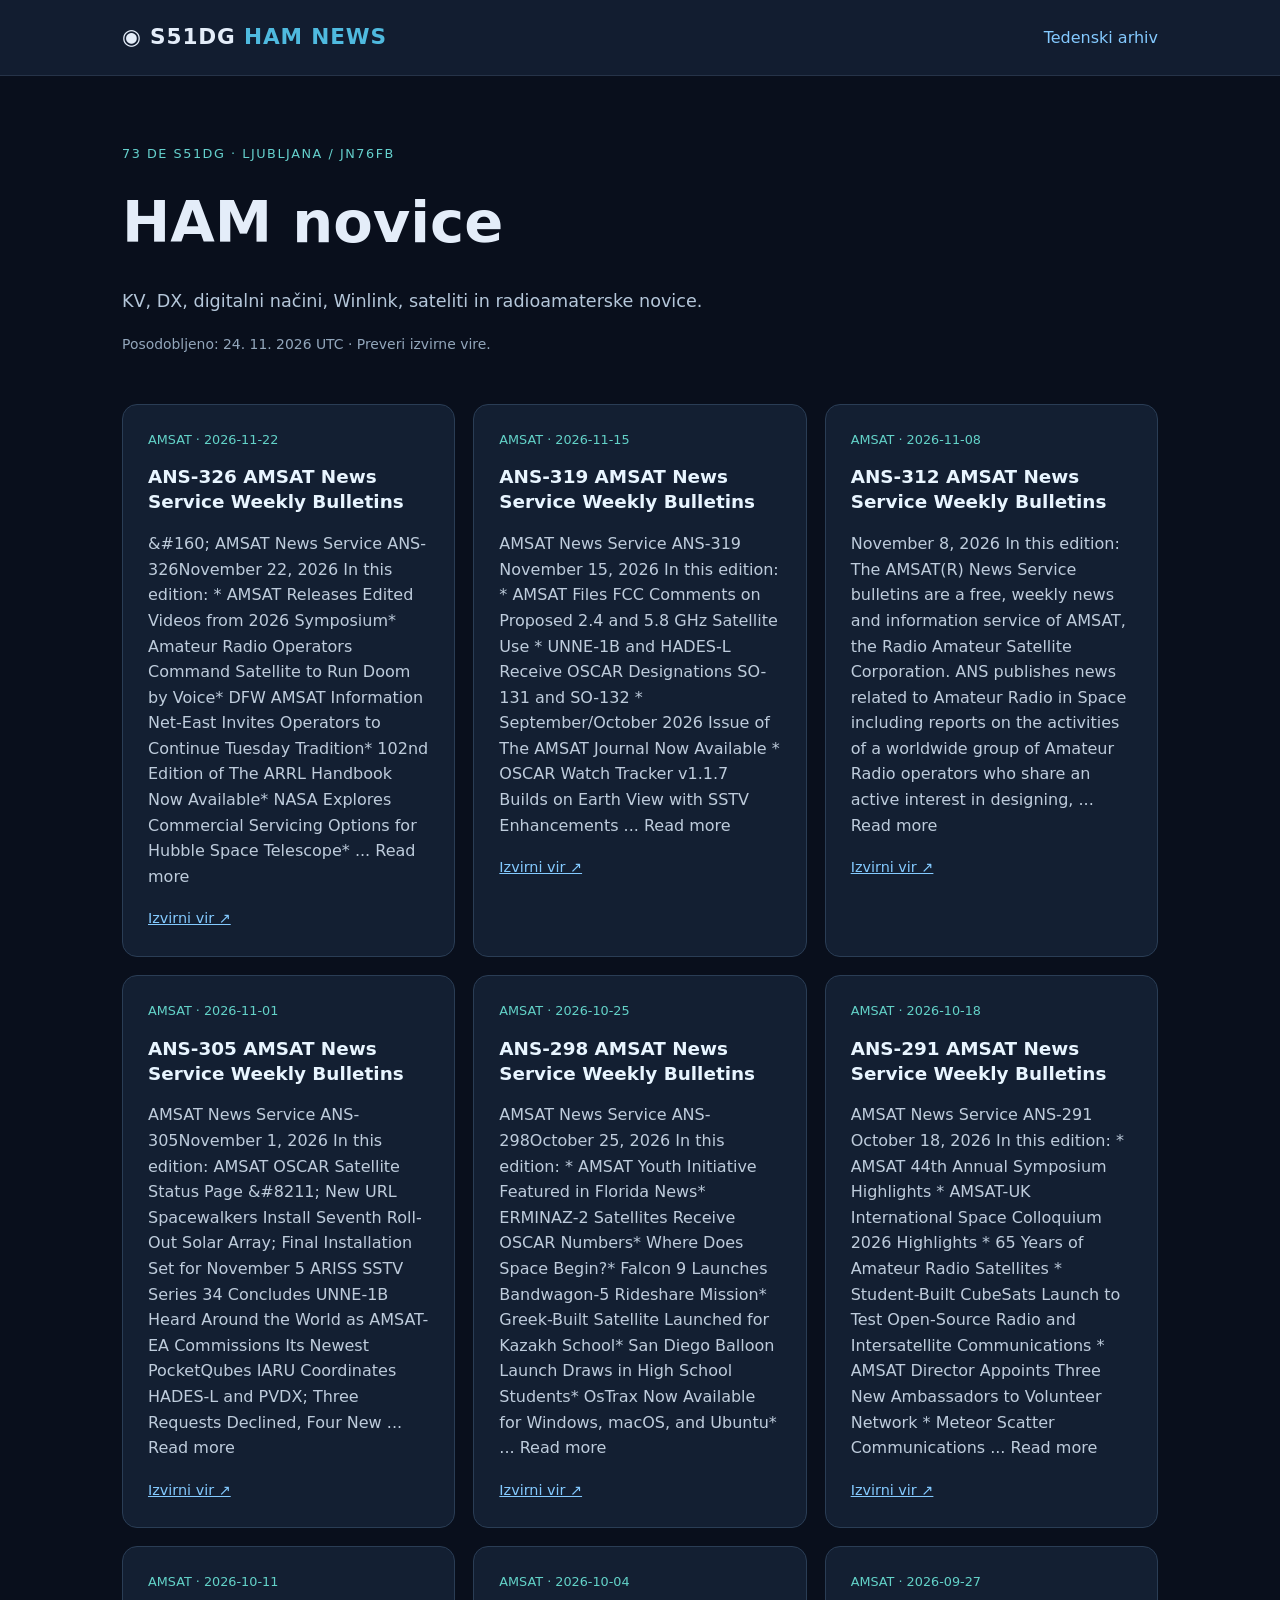
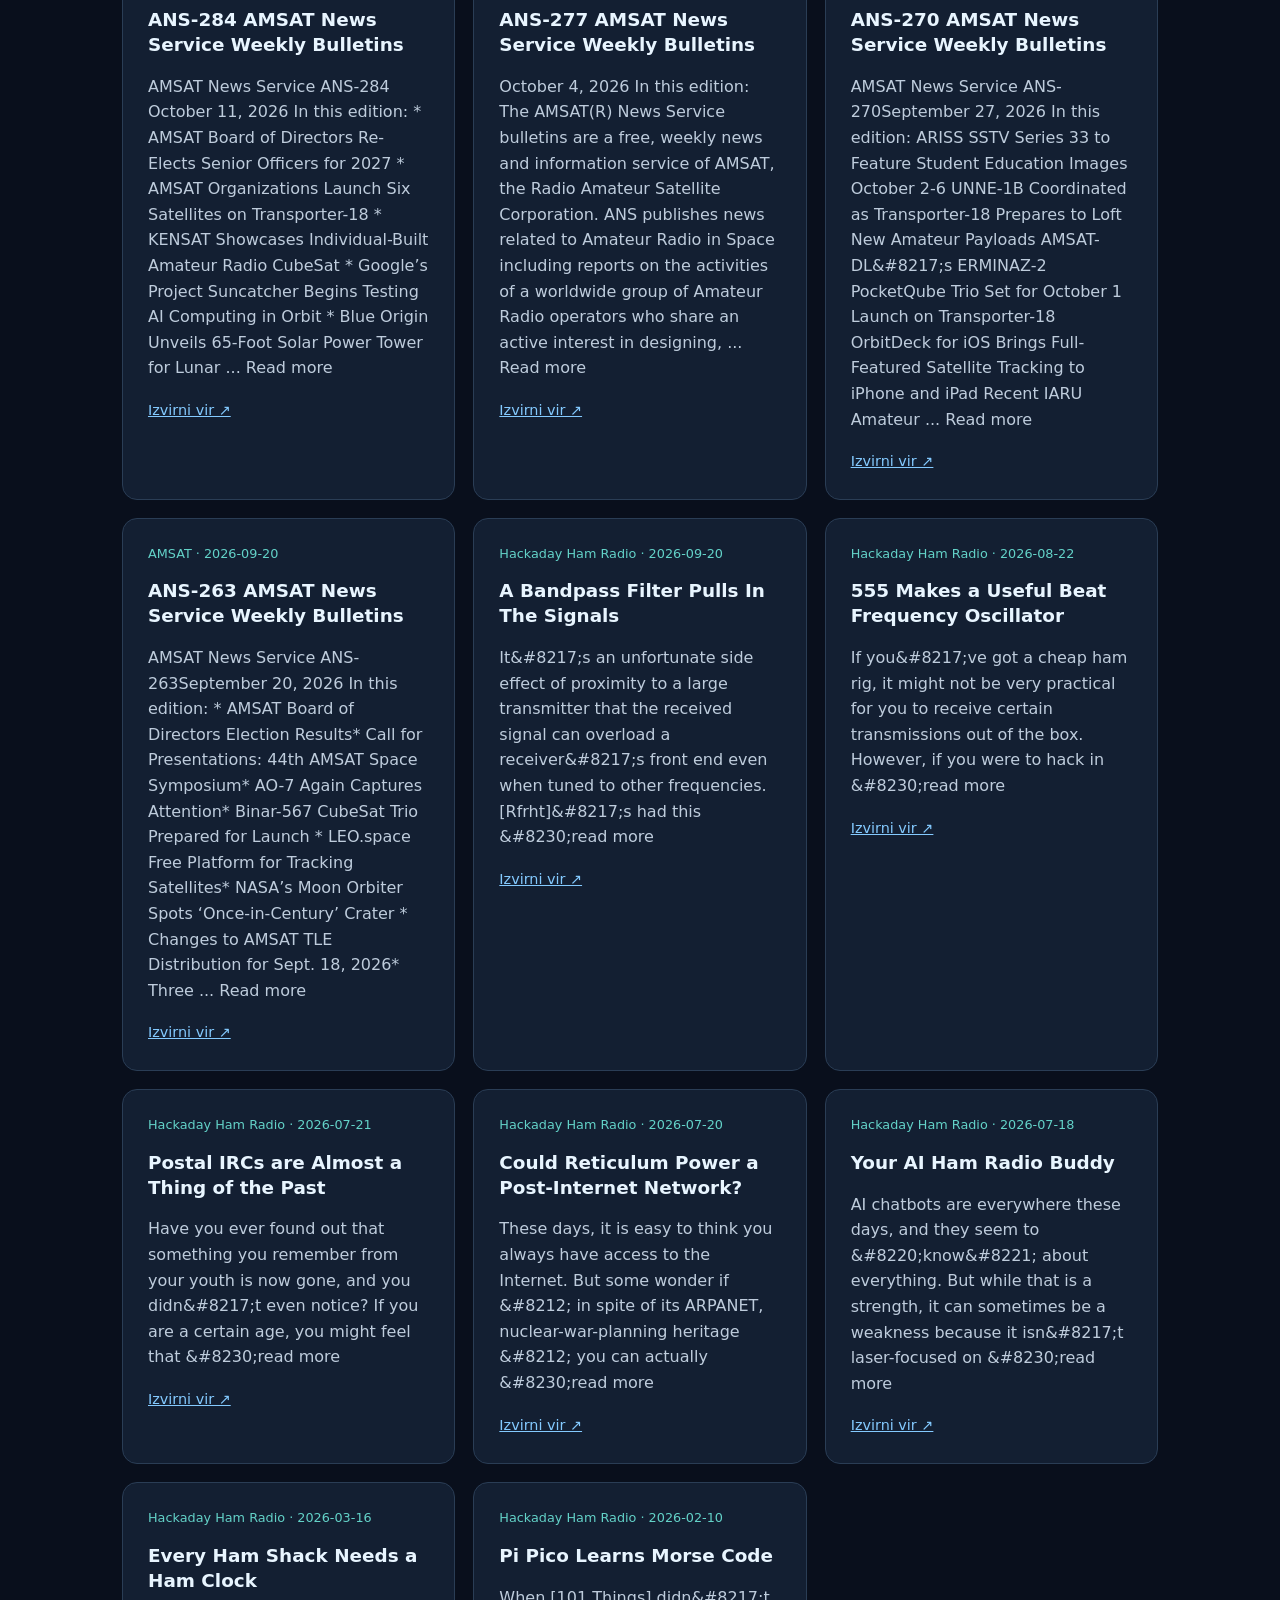
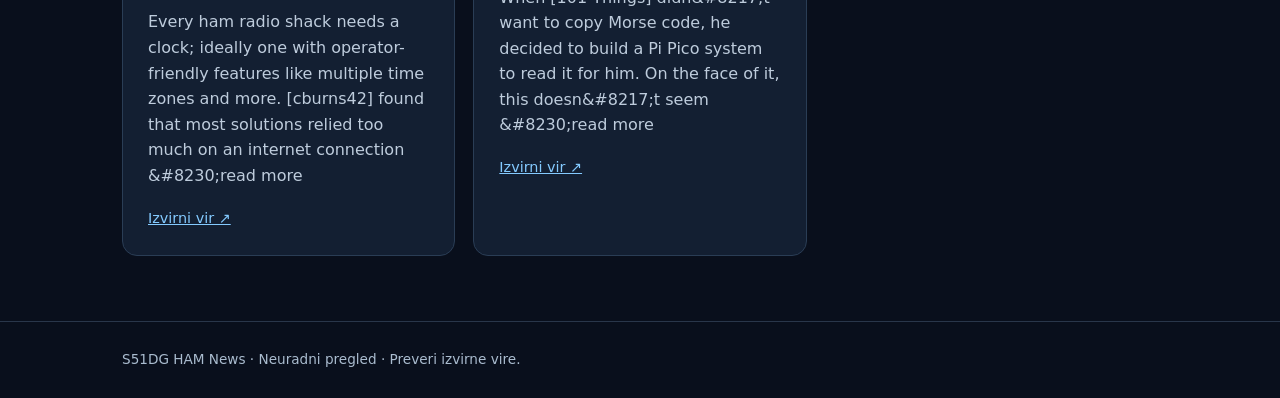
==== commit 42baf964: "Update HAM news" ====
--- a/index.html
+++ b/index.html
@@ -5,7 +5,7 @@
 <body><header><div class="wrap"><div class="brand">◉ S51DG <span>HAM NEWS</span></div><nav><a href="archive/">Tedenski arhiv</a></nav></div></header>
 <main class="wrap"><section class="hero"><p class="eyebrow">73 de S51DG · Ljubljana / JN76fb</p>
 <h1>HAM novice</h1><p class="subtitle">KV, DX, digitalni načini, Winlink, sateliti in radioamaterske novice.</p>
-<p class="updated">Posodobljeno: 23. 11. 2026 UTC · Preveri izvirne vire.</p></section>
+<p class="updated">Posodobljeno: 24. 11. 2026 UTC · Preveri izvirne vire.</p></section>
 <section class="cards"><article class="card"><div class="meta">AMSAT · 2026-11-22</div><h2><a href="https://www.amsat.org/ans-326-amsat-news-service-weekly-bulletins-2/" target="_blank" rel="noopener noreferrer">ANS-326 AMSAT News Service Weekly Bulletins</a></h2><p>&amp;#160; AMSAT News Service ANS-326November 22, 2026 In this edition: * AMSAT Releases Edited Videos from 2026 Symposium* Amateur Radio Operators Command Satellite to Run Doom by Voice* DFW AMSAT Information Net-East Invites Operators to Continue Tuesday Tradition* 102nd Edition of The ARRL Handbook Now Available* NASA Explores Commercial Servicing Options for Hubble Space Telescope* ... Read more</p><a class="source" href="https://www.amsat.org/ans-326-amsat-news-service-weekly-bulletins-2/" target="_blank" rel="noopener noreferrer">Izvirni vir ↗</a></article>
 <article class="card"><div class="meta">AMSAT · 2026-11-15</div><h2><a href="https://www.amsat.org/ans-319-amsat-news-service-weekly-bulletins/" target="_blank" rel="noopener noreferrer">ANS-319 AMSAT News Service Weekly Bulletins</a></h2><p>AMSAT News Service ANS-319 November 15, 2026 In this edition: * AMSAT Files FCC Comments on Proposed 2.4 and 5.8 GHz Satellite Use * UNNE-1B and HADES-L Receive OSCAR Designations SO-131 and SO-132 * September/October 2026 Issue of The AMSAT Journal Now Available * OSCAR Watch Tracker v1.1.7 Builds on Earth View with SSTV Enhancements ... Read more</p><a class="source" href="https://www.amsat.org/ans-319-amsat-news-service-weekly-bulletins/" target="_blank" rel="noopener noreferrer">Izvirni vir ↗</a></article>
 <article class="card"><div class="meta">AMSAT · 2026-11-08</div><h2><a href="https://www.amsat.org/ans-312-amsat-news-service-weekly-bulletins/" target="_blank" rel="noopener noreferrer">ANS-312 AMSAT News Service Weekly Bulletins</a></h2><p>November 8, 2026 In this edition: The AMSAT(R) News Service bulletins are a free, weekly news and information service of AMSAT, the Radio Amateur Satellite Corporation. ANS publishes news related to Amateur Radio in Space including reports on the activities of a worldwide group of Amateur Radio operators who share an active interest in designing, ... Read more</p><a class="source" href="https://www.amsat.org/ans-312-amsat-news-service-weekly-bulletins/" target="_blank" rel="noopener noreferrer">Izvirni vir ↗</a></article>
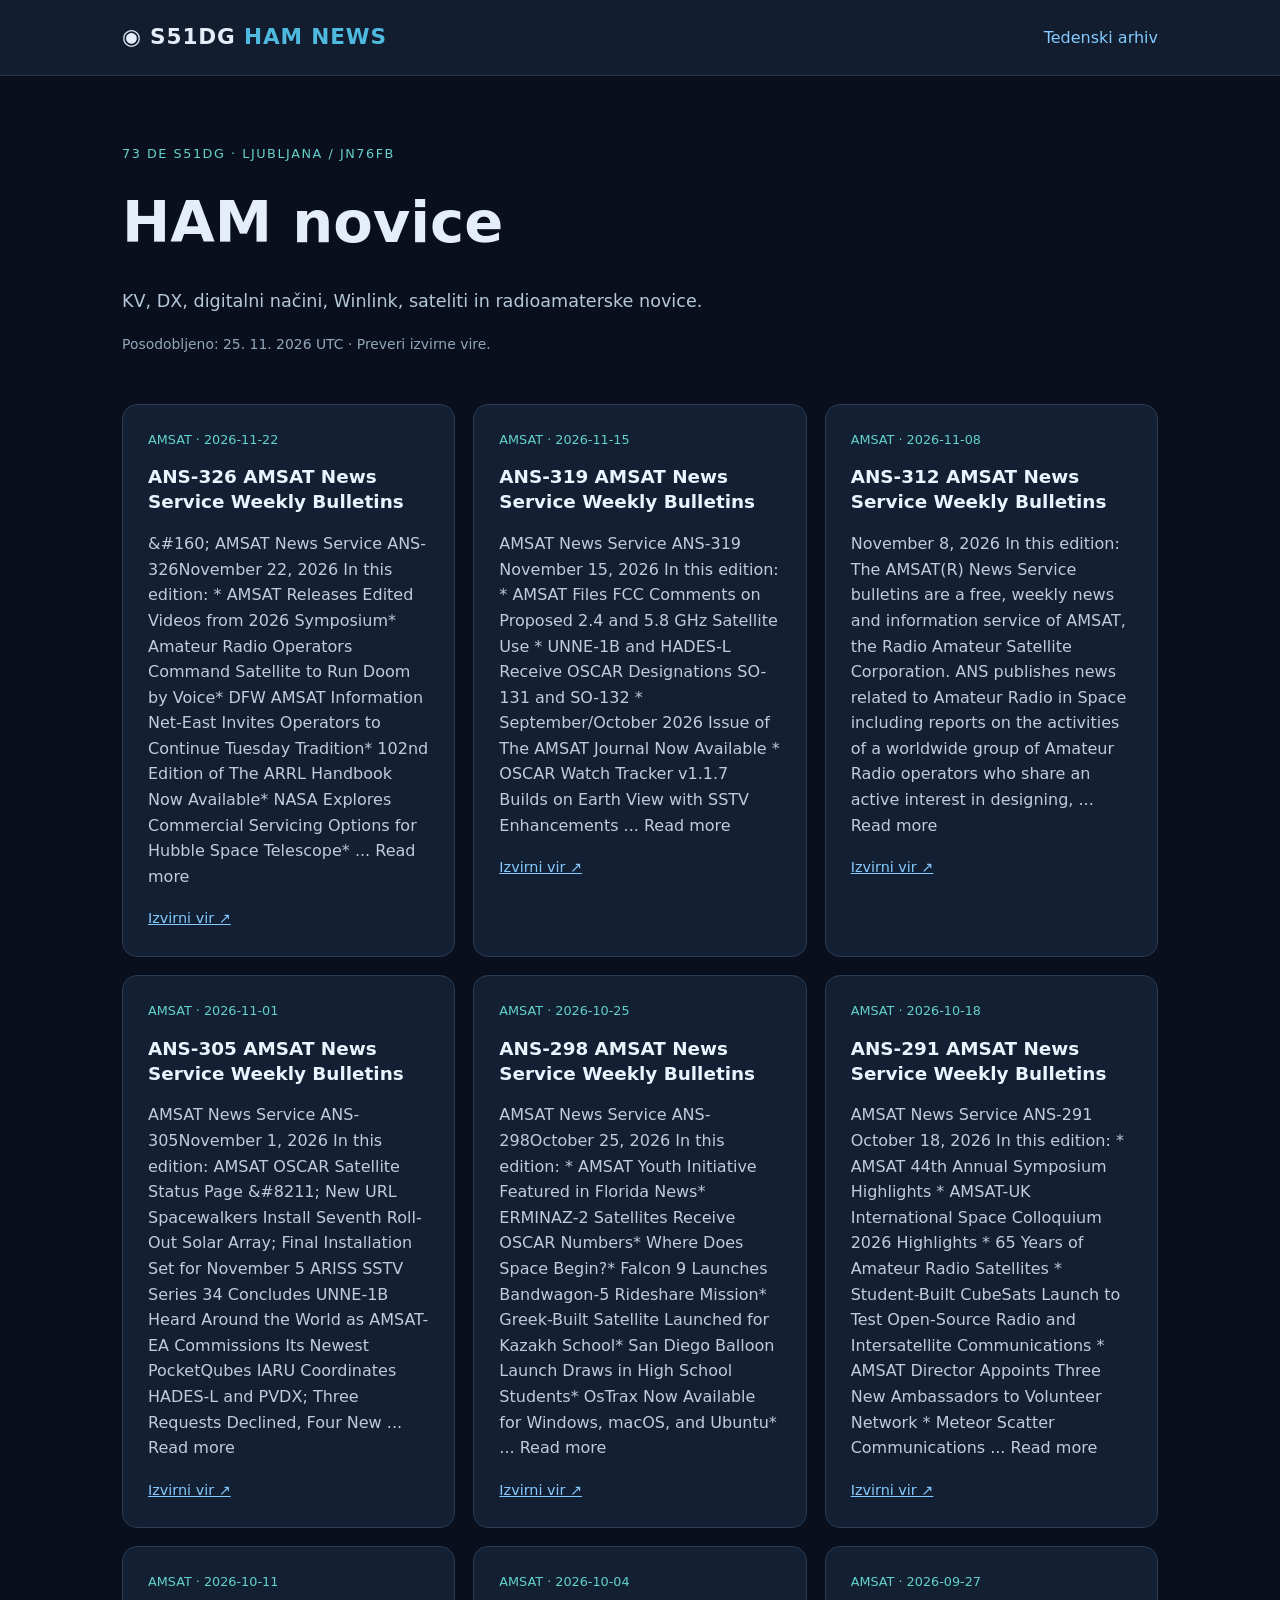
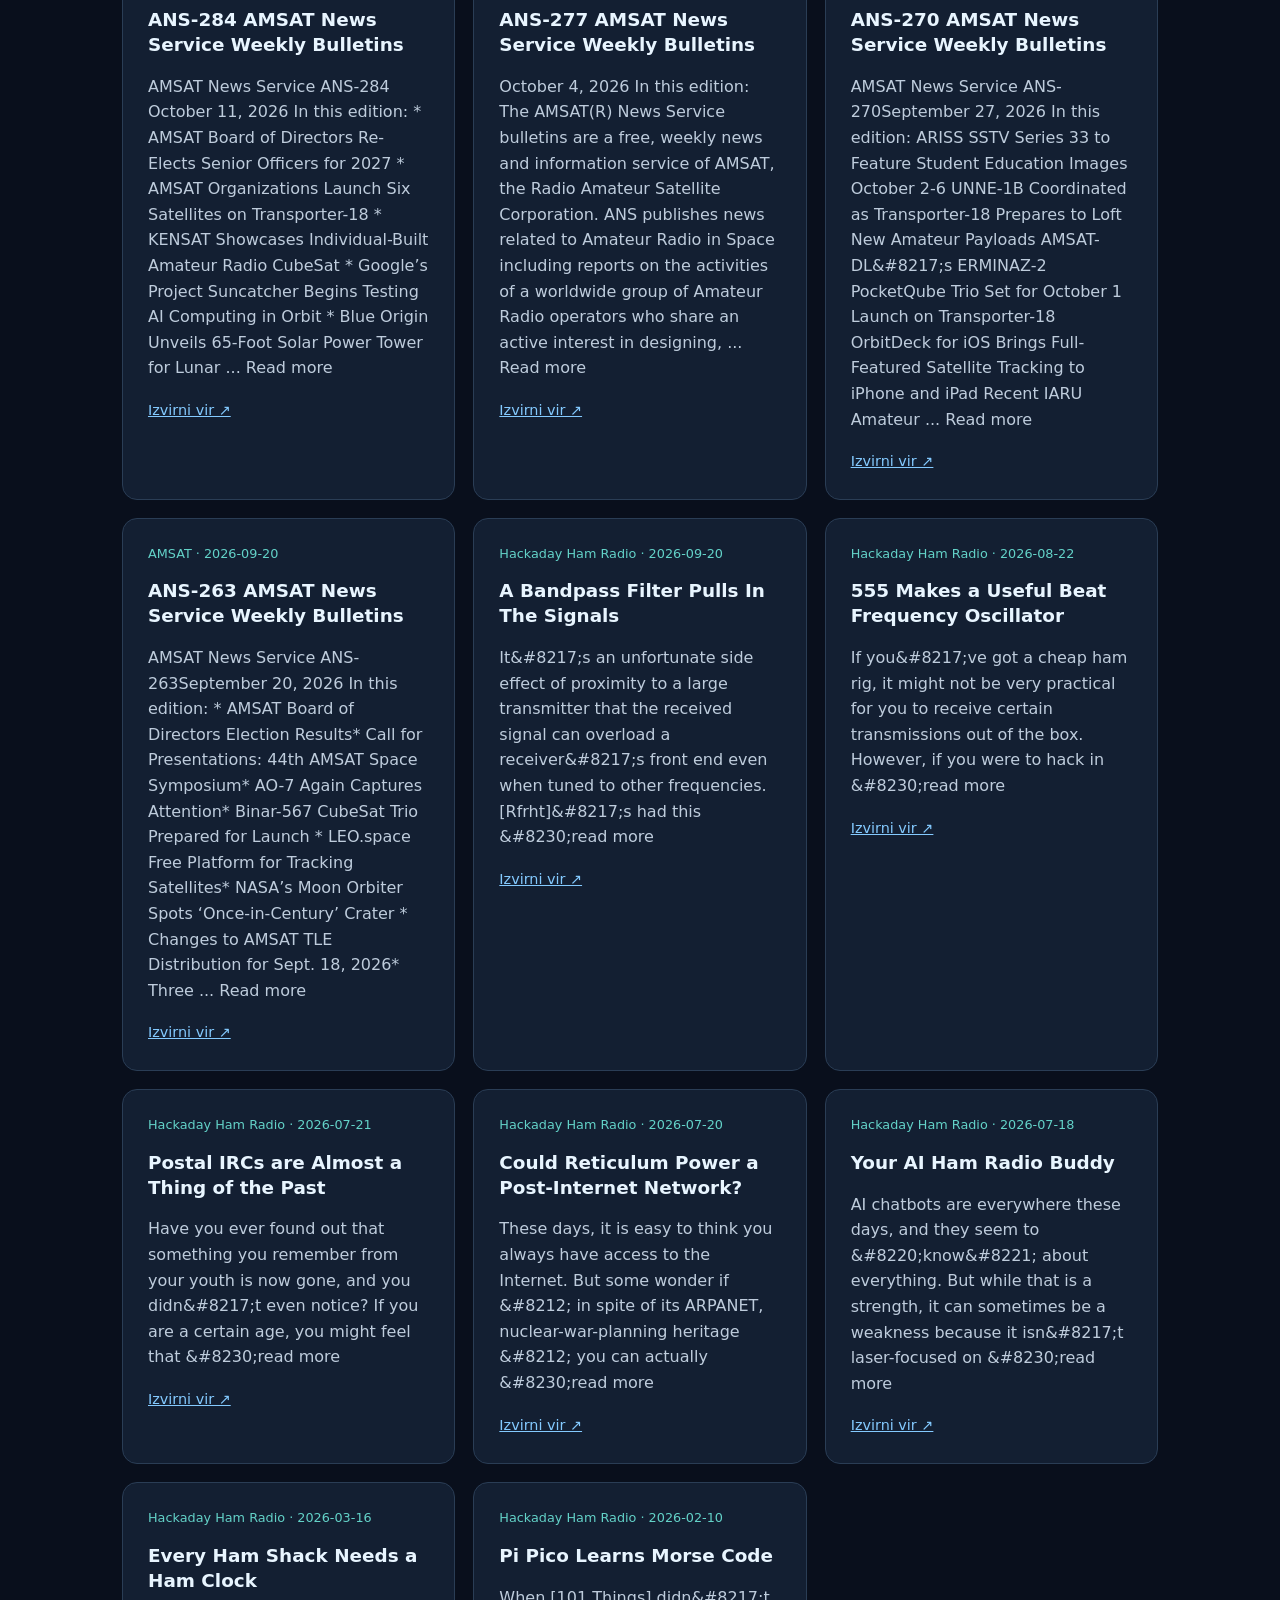
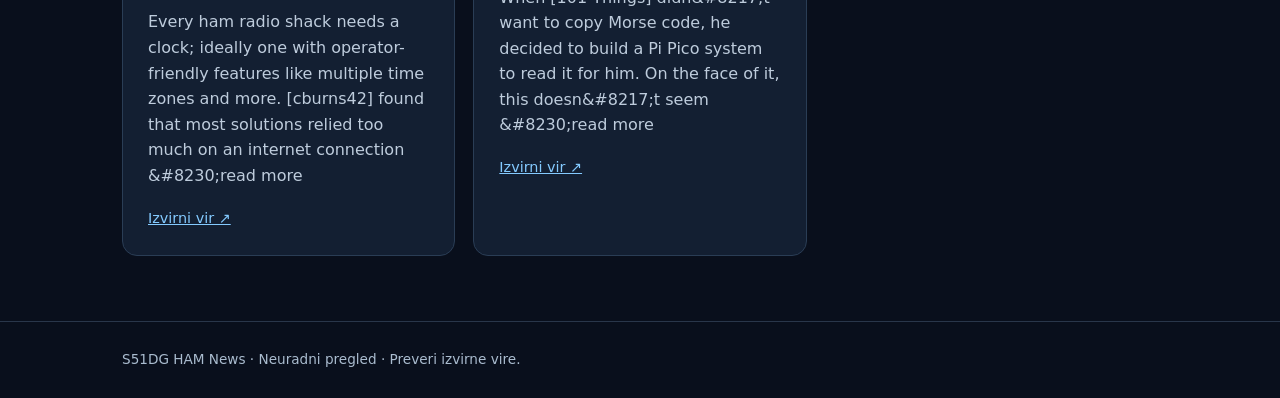
==== commit 7e36ce88: "Update HAM news" ====
--- a/index.html
+++ b/index.html
@@ -5,7 +5,7 @@
 <body><header><div class="wrap"><div class="brand">◉ S51DG <span>HAM NEWS</span></div><nav><a href="archive/">Tedenski arhiv</a></nav></div></header>
 <main class="wrap"><section class="hero"><p class="eyebrow">73 de S51DG · Ljubljana / JN76fb</p>
 <h1>HAM novice</h1><p class="subtitle">KV, DX, digitalni načini, Winlink, sateliti in radioamaterske novice.</p>
-<p class="updated">Posodobljeno: 24. 11. 2026 UTC · Preveri izvirne vire.</p></section>
+<p class="updated">Posodobljeno: 25. 11. 2026 UTC · Preveri izvirne vire.</p></section>
 <section class="cards"><article class="card"><div class="meta">AMSAT · 2026-11-22</div><h2><a href="https://www.amsat.org/ans-326-amsat-news-service-weekly-bulletins-2/" target="_blank" rel="noopener noreferrer">ANS-326 AMSAT News Service Weekly Bulletins</a></h2><p>&amp;#160; AMSAT News Service ANS-326November 22, 2026 In this edition: * AMSAT Releases Edited Videos from 2026 Symposium* Amateur Radio Operators Command Satellite to Run Doom by Voice* DFW AMSAT Information Net-East Invites Operators to Continue Tuesday Tradition* 102nd Edition of The ARRL Handbook Now Available* NASA Explores Commercial Servicing Options for Hubble Space Telescope* ... Read more</p><a class="source" href="https://www.amsat.org/ans-326-amsat-news-service-weekly-bulletins-2/" target="_blank" rel="noopener noreferrer">Izvirni vir ↗</a></article>
 <article class="card"><div class="meta">AMSAT · 2026-11-15</div><h2><a href="https://www.amsat.org/ans-319-amsat-news-service-weekly-bulletins/" target="_blank" rel="noopener noreferrer">ANS-319 AMSAT News Service Weekly Bulletins</a></h2><p>AMSAT News Service ANS-319 November 15, 2026 In this edition: * AMSAT Files FCC Comments on Proposed 2.4 and 5.8 GHz Satellite Use * UNNE-1B and HADES-L Receive OSCAR Designations SO-131 and SO-132 * September/October 2026 Issue of The AMSAT Journal Now Available * OSCAR Watch Tracker v1.1.7 Builds on Earth View with SSTV Enhancements ... Read more</p><a class="source" href="https://www.amsat.org/ans-319-amsat-news-service-weekly-bulletins/" target="_blank" rel="noopener noreferrer">Izvirni vir ↗</a></article>
 <article class="card"><div class="meta">AMSAT · 2026-11-08</div><h2><a href="https://www.amsat.org/ans-312-amsat-news-service-weekly-bulletins/" target="_blank" rel="noopener noreferrer">ANS-312 AMSAT News Service Weekly Bulletins</a></h2><p>November 8, 2026 In this edition: The AMSAT(R) News Service bulletins are a free, weekly news and information service of AMSAT, the Radio Amateur Satellite Corporation. ANS publishes news related to Amateur Radio in Space including reports on the activities of a worldwide group of Amateur Radio operators who share an active interest in designing, ... Read more</p><a class="source" href="https://www.amsat.org/ans-312-amsat-news-service-weekly-bulletins/" target="_blank" rel="noopener noreferrer">Izvirni vir ↗</a></article>
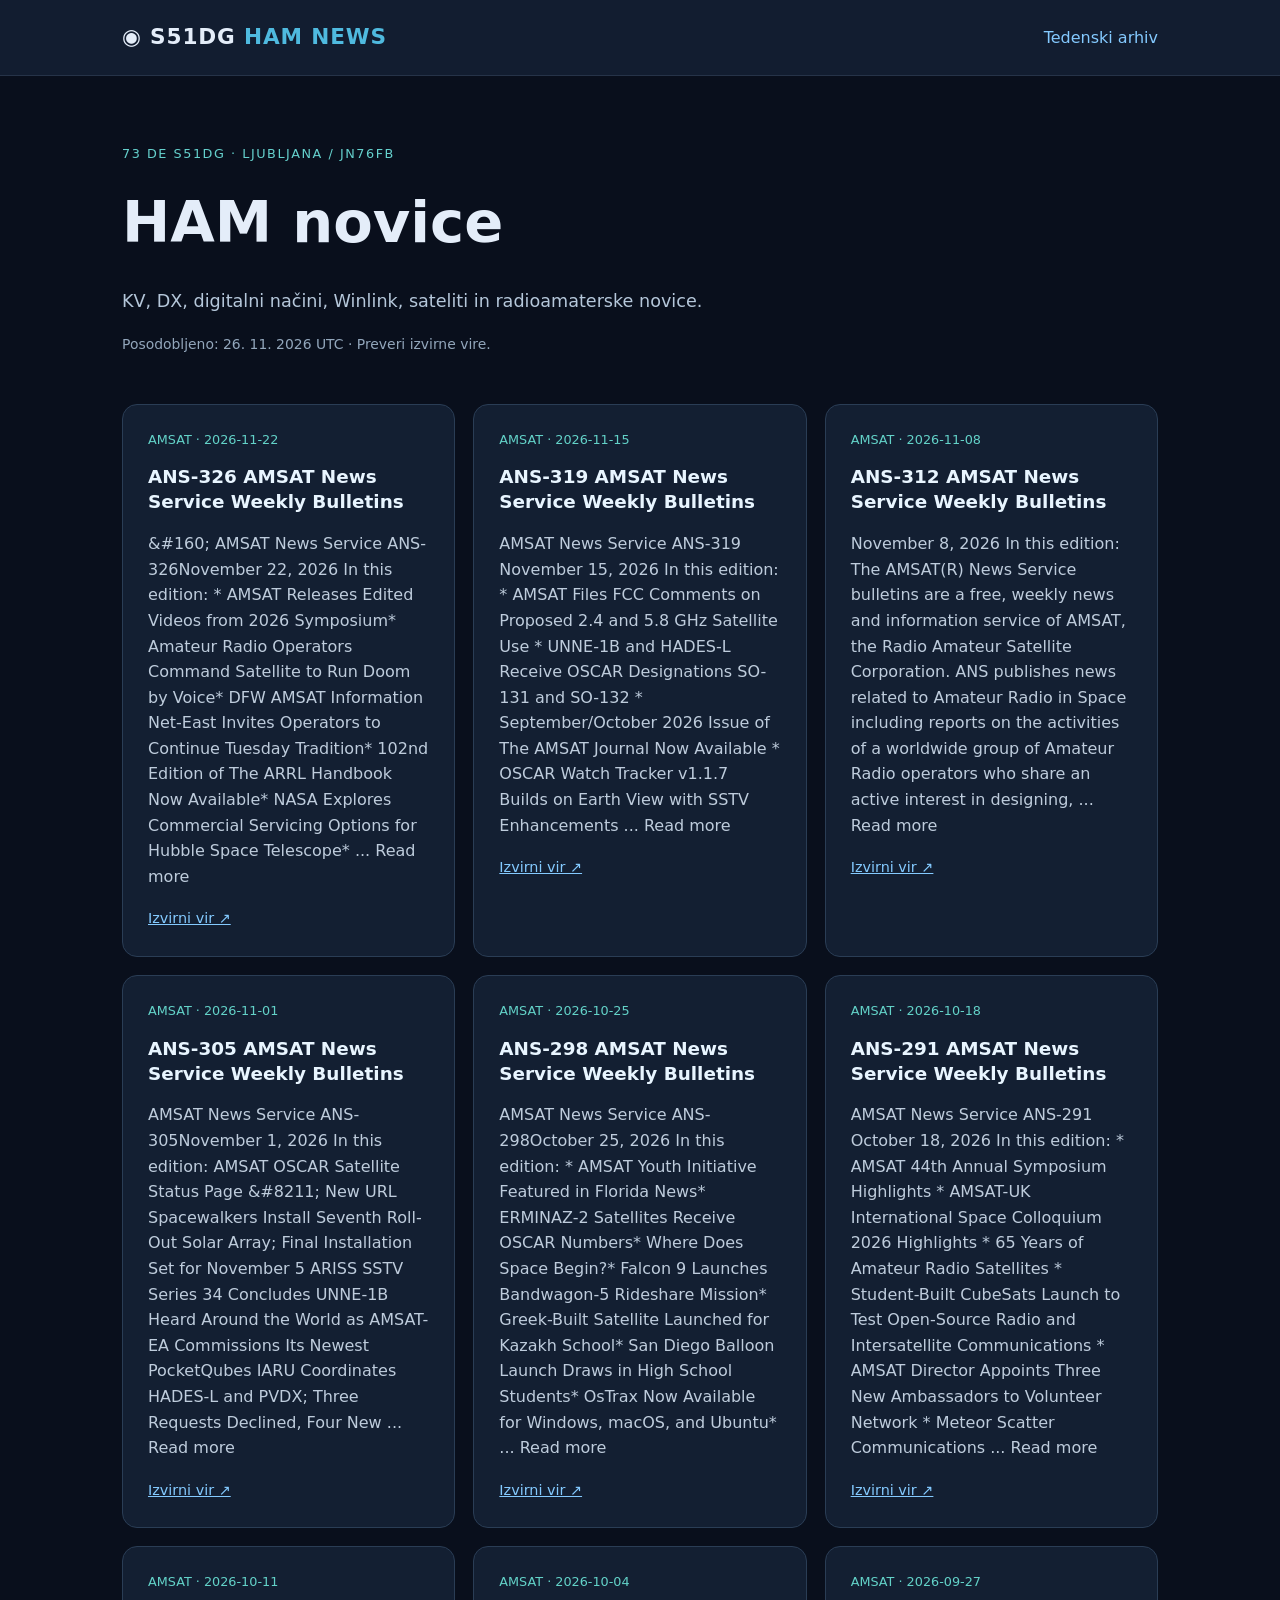
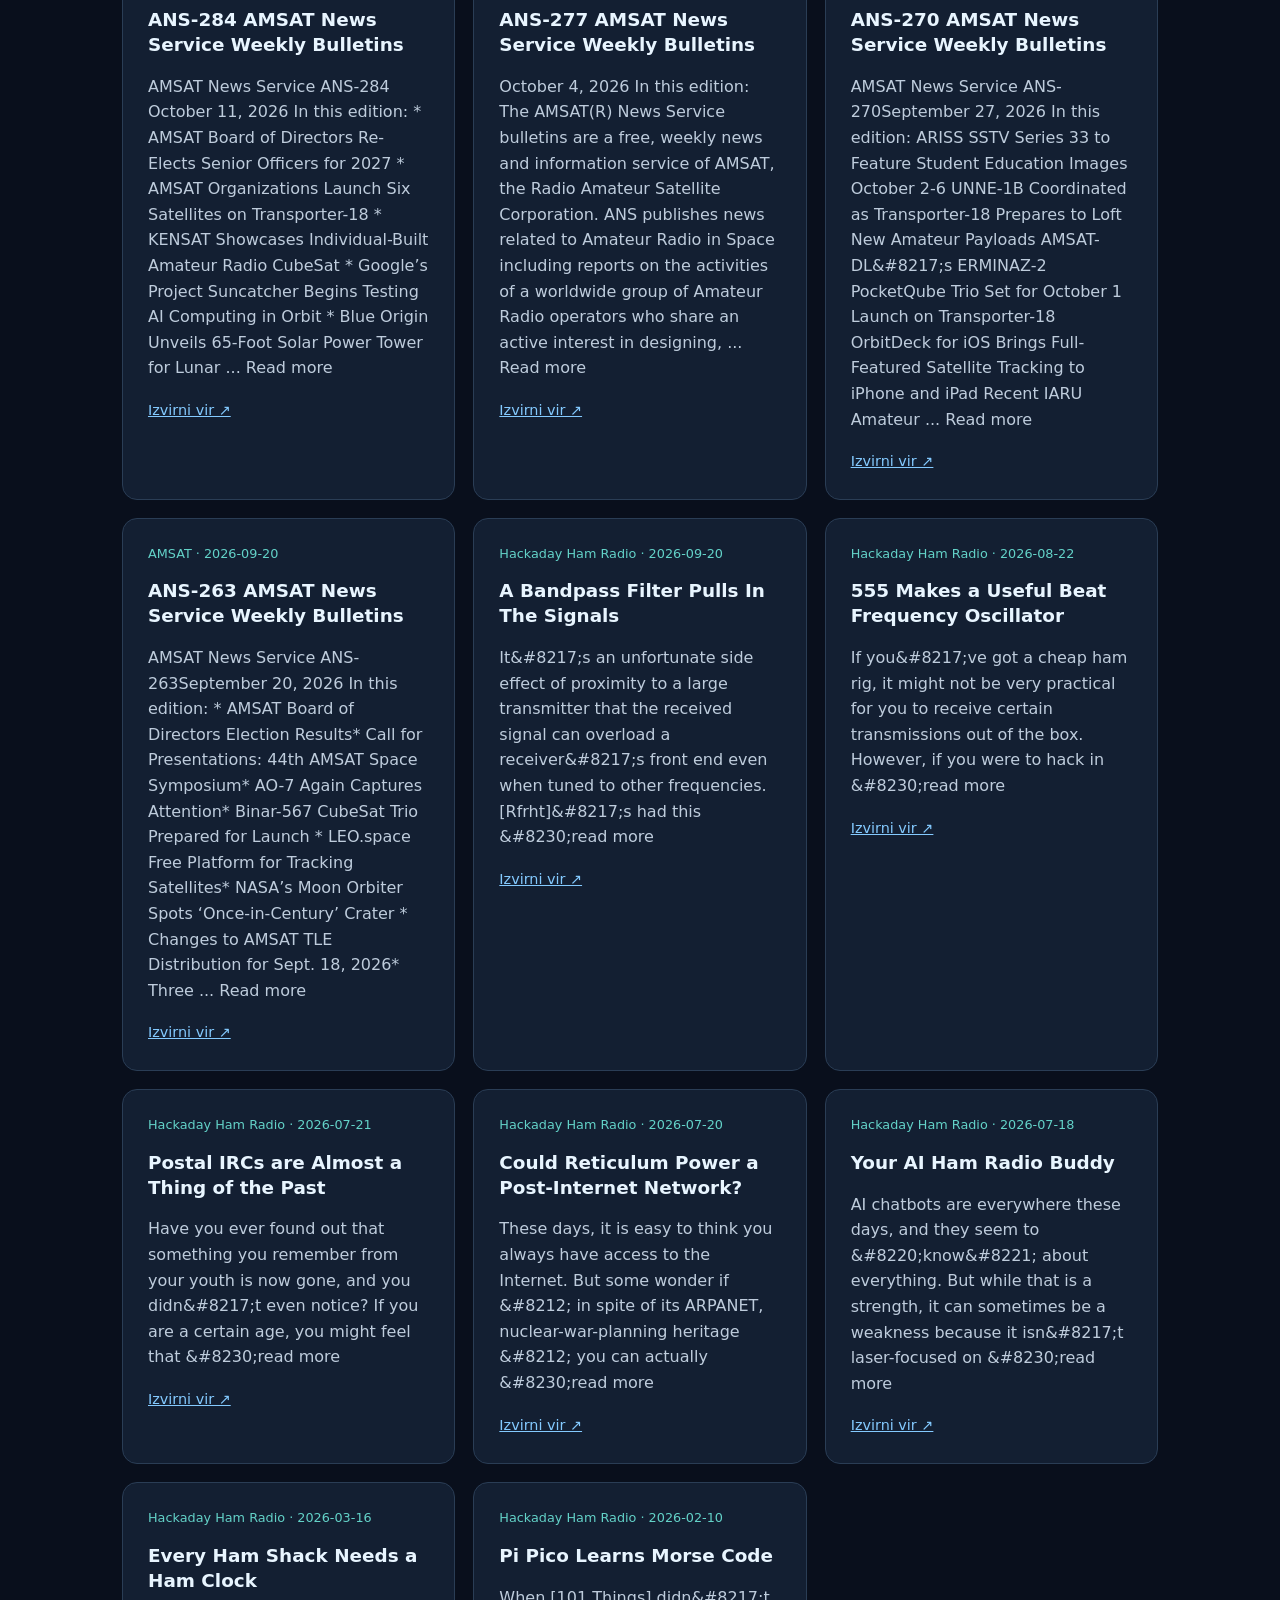
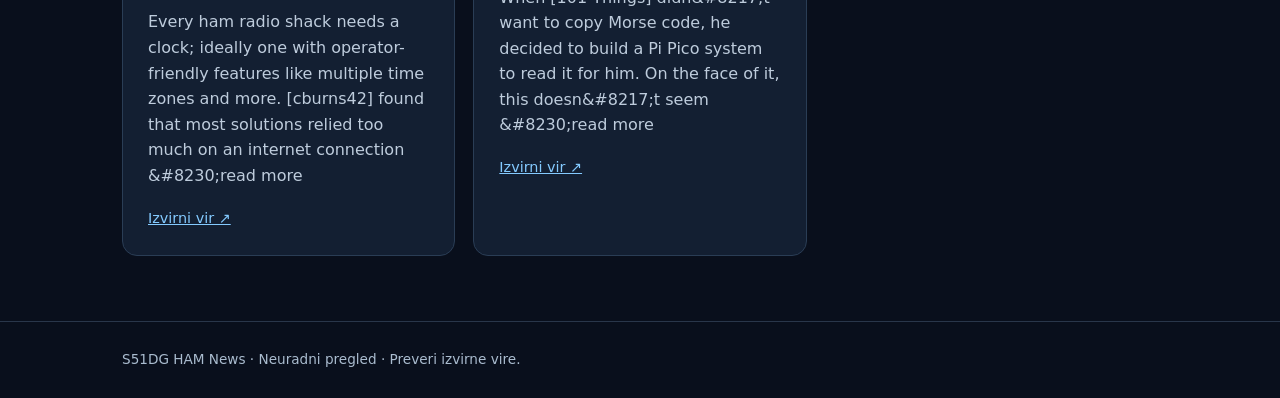
==== commit f28691c4: "Update HAM news" ====
--- a/index.html
+++ b/index.html
@@ -5,7 +5,7 @@
 <body><header><div class="wrap"><div class="brand">◉ S51DG <span>HAM NEWS</span></div><nav><a href="archive/">Tedenski arhiv</a></nav></div></header>
 <main class="wrap"><section class="hero"><p class="eyebrow">73 de S51DG · Ljubljana / JN76fb</p>
 <h1>HAM novice</h1><p class="subtitle">KV, DX, digitalni načini, Winlink, sateliti in radioamaterske novice.</p>
-<p class="updated">Posodobljeno: 25. 11. 2026 UTC · Preveri izvirne vire.</p></section>
+<p class="updated">Posodobljeno: 26. 11. 2026 UTC · Preveri izvirne vire.</p></section>
 <section class="cards"><article class="card"><div class="meta">AMSAT · 2026-11-22</div><h2><a href="https://www.amsat.org/ans-326-amsat-news-service-weekly-bulletins-2/" target="_blank" rel="noopener noreferrer">ANS-326 AMSAT News Service Weekly Bulletins</a></h2><p>&amp;#160; AMSAT News Service ANS-326November 22, 2026 In this edition: * AMSAT Releases Edited Videos from 2026 Symposium* Amateur Radio Operators Command Satellite to Run Doom by Voice* DFW AMSAT Information Net-East Invites Operators to Continue Tuesday Tradition* 102nd Edition of The ARRL Handbook Now Available* NASA Explores Commercial Servicing Options for Hubble Space Telescope* ... Read more</p><a class="source" href="https://www.amsat.org/ans-326-amsat-news-service-weekly-bulletins-2/" target="_blank" rel="noopener noreferrer">Izvirni vir ↗</a></article>
 <article class="card"><div class="meta">AMSAT · 2026-11-15</div><h2><a href="https://www.amsat.org/ans-319-amsat-news-service-weekly-bulletins/" target="_blank" rel="noopener noreferrer">ANS-319 AMSAT News Service Weekly Bulletins</a></h2><p>AMSAT News Service ANS-319 November 15, 2026 In this edition: * AMSAT Files FCC Comments on Proposed 2.4 and 5.8 GHz Satellite Use * UNNE-1B and HADES-L Receive OSCAR Designations SO-131 and SO-132 * September/October 2026 Issue of The AMSAT Journal Now Available * OSCAR Watch Tracker v1.1.7 Builds on Earth View with SSTV Enhancements ... Read more</p><a class="source" href="https://www.amsat.org/ans-319-amsat-news-service-weekly-bulletins/" target="_blank" rel="noopener noreferrer">Izvirni vir ↗</a></article>
 <article class="card"><div class="meta">AMSAT · 2026-11-08</div><h2><a href="https://www.amsat.org/ans-312-amsat-news-service-weekly-bulletins/" target="_blank" rel="noopener noreferrer">ANS-312 AMSAT News Service Weekly Bulletins</a></h2><p>November 8, 2026 In this edition: The AMSAT(R) News Service bulletins are a free, weekly news and information service of AMSAT, the Radio Amateur Satellite Corporation. ANS publishes news related to Amateur Radio in Space including reports on the activities of a worldwide group of Amateur Radio operators who share an active interest in designing, ... Read more</p><a class="source" href="https://www.amsat.org/ans-312-amsat-news-service-weekly-bulletins/" target="_blank" rel="noopener noreferrer">Izvirni vir ↗</a></article>
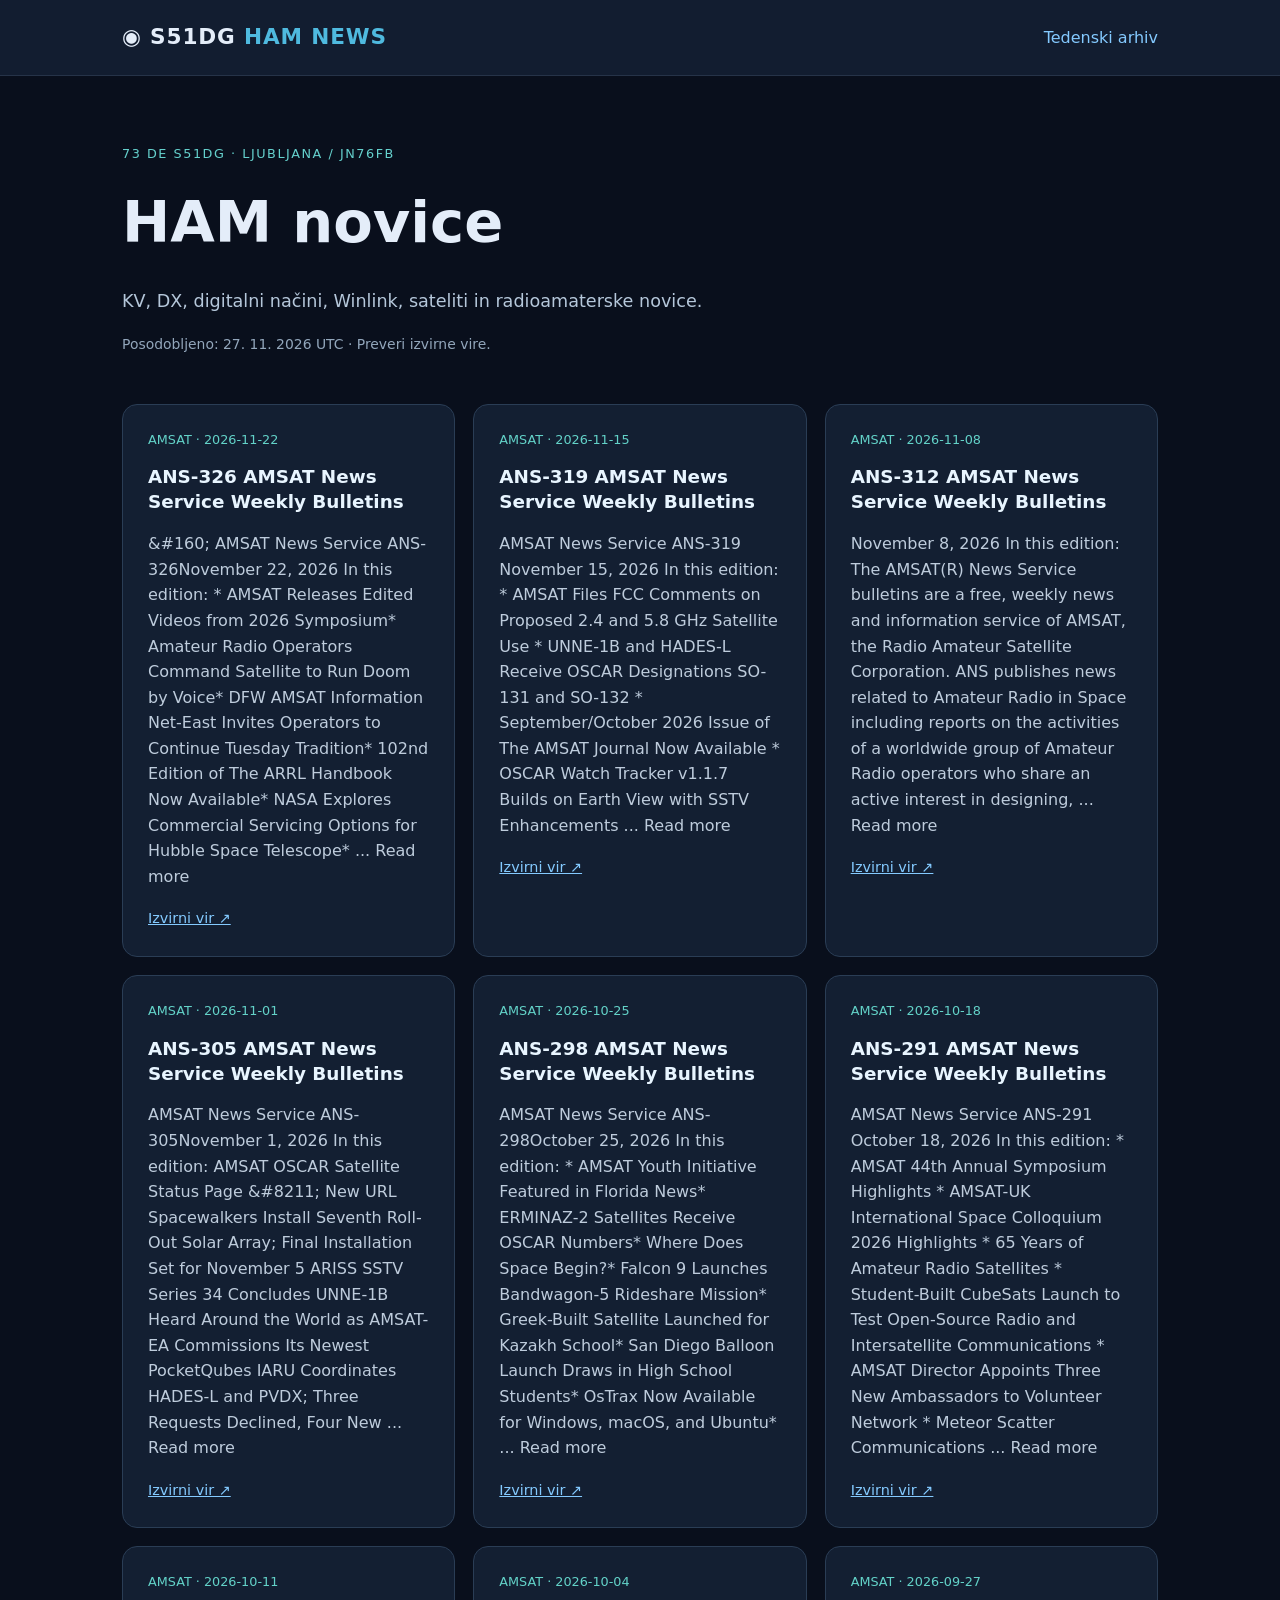
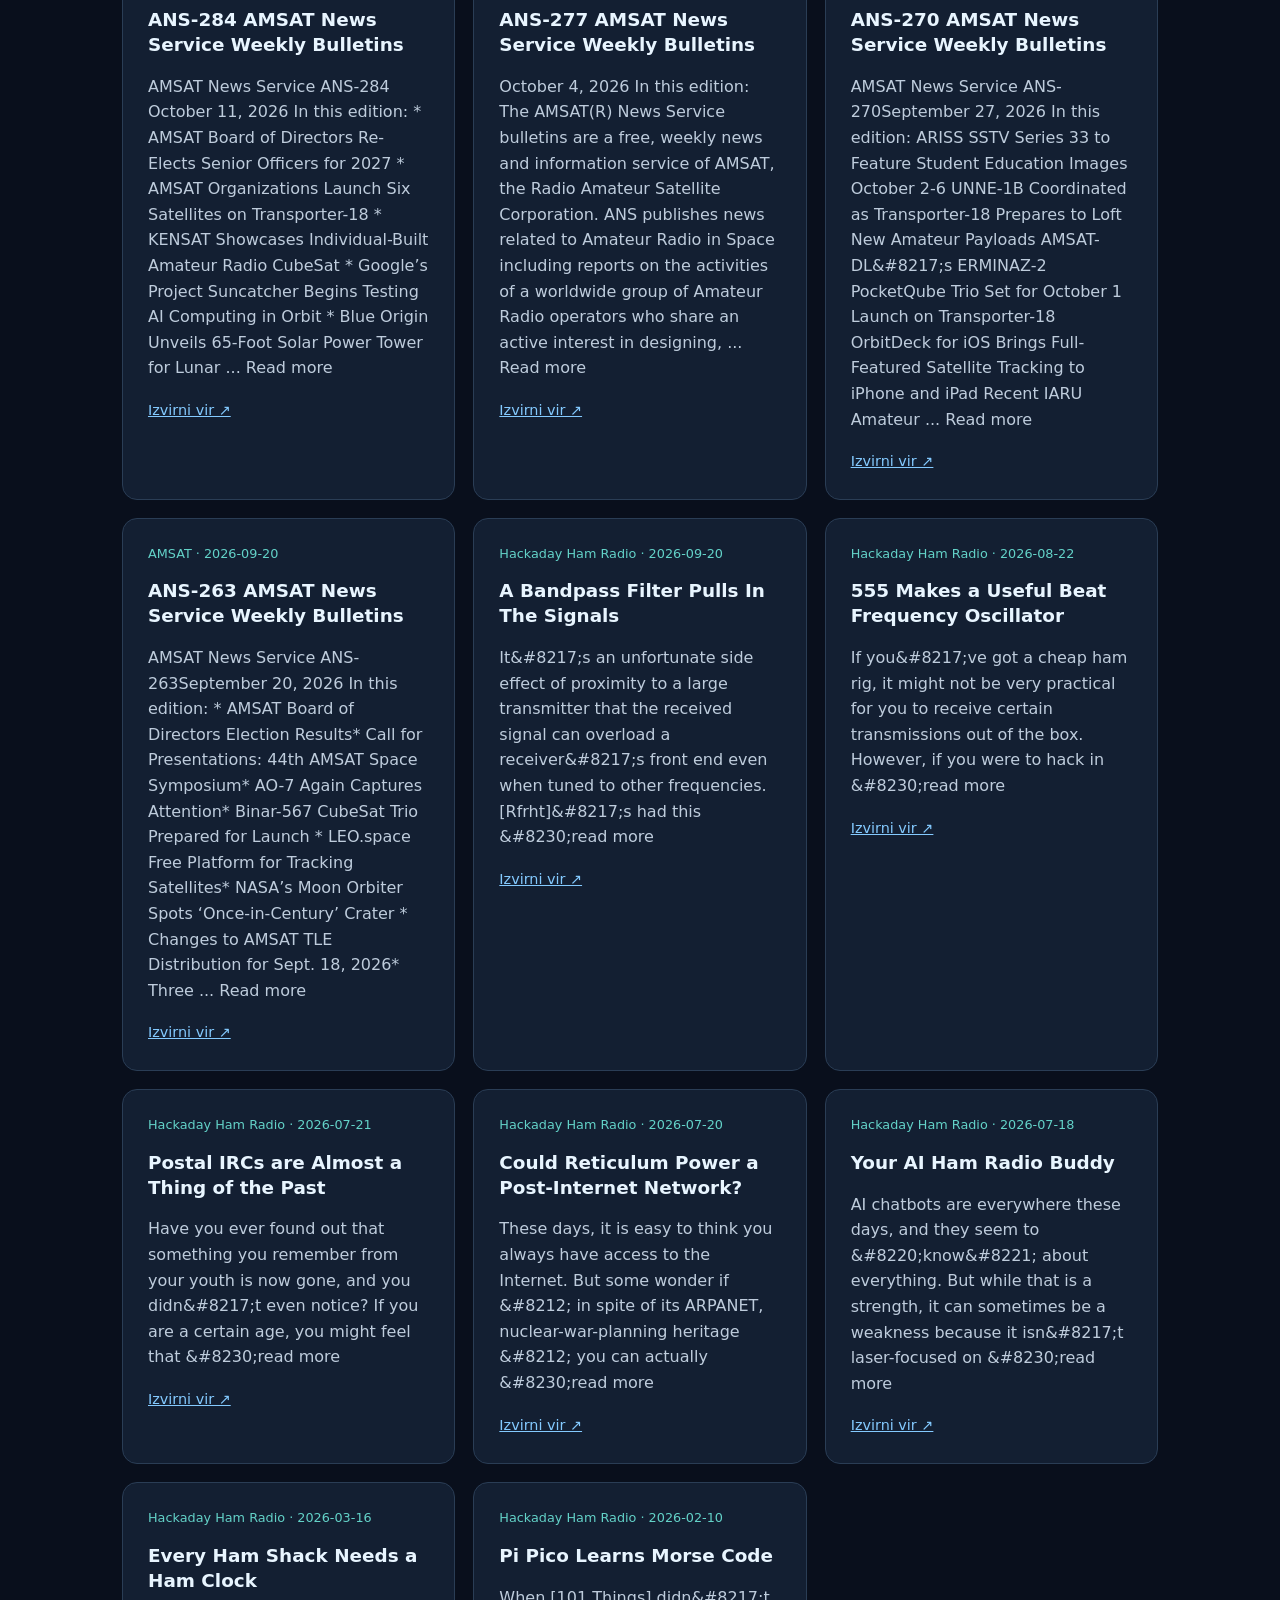
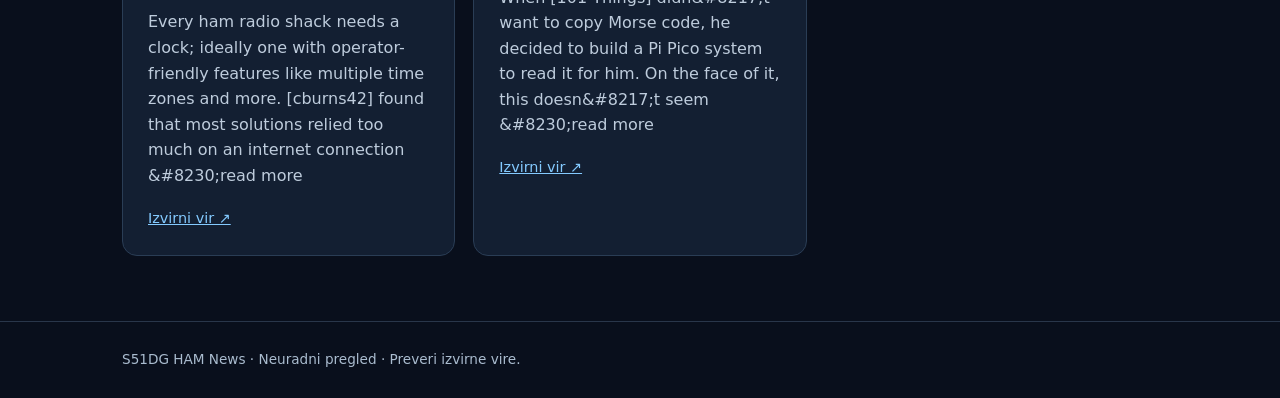
==== commit e0ef3556: "Update HAM news" ====
--- a/index.html
+++ b/index.html
@@ -5,7 +5,7 @@
 <body><header><div class="wrap"><div class="brand">◉ S51DG <span>HAM NEWS</span></div><nav><a href="archive/">Tedenski arhiv</a></nav></div></header>
 <main class="wrap"><section class="hero"><p class="eyebrow">73 de S51DG · Ljubljana / JN76fb</p>
 <h1>HAM novice</h1><p class="subtitle">KV, DX, digitalni načini, Winlink, sateliti in radioamaterske novice.</p>
-<p class="updated">Posodobljeno: 26. 11. 2026 UTC · Preveri izvirne vire.</p></section>
+<p class="updated">Posodobljeno: 27. 11. 2026 UTC · Preveri izvirne vire.</p></section>
 <section class="cards"><article class="card"><div class="meta">AMSAT · 2026-11-22</div><h2><a href="https://www.amsat.org/ans-326-amsat-news-service-weekly-bulletins-2/" target="_blank" rel="noopener noreferrer">ANS-326 AMSAT News Service Weekly Bulletins</a></h2><p>&amp;#160; AMSAT News Service ANS-326November 22, 2026 In this edition: * AMSAT Releases Edited Videos from 2026 Symposium* Amateur Radio Operators Command Satellite to Run Doom by Voice* DFW AMSAT Information Net-East Invites Operators to Continue Tuesday Tradition* 102nd Edition of The ARRL Handbook Now Available* NASA Explores Commercial Servicing Options for Hubble Space Telescope* ... Read more</p><a class="source" href="https://www.amsat.org/ans-326-amsat-news-service-weekly-bulletins-2/" target="_blank" rel="noopener noreferrer">Izvirni vir ↗</a></article>
 <article class="card"><div class="meta">AMSAT · 2026-11-15</div><h2><a href="https://www.amsat.org/ans-319-amsat-news-service-weekly-bulletins/" target="_blank" rel="noopener noreferrer">ANS-319 AMSAT News Service Weekly Bulletins</a></h2><p>AMSAT News Service ANS-319 November 15, 2026 In this edition: * AMSAT Files FCC Comments on Proposed 2.4 and 5.8 GHz Satellite Use * UNNE-1B and HADES-L Receive OSCAR Designations SO-131 and SO-132 * September/October 2026 Issue of The AMSAT Journal Now Available * OSCAR Watch Tracker v1.1.7 Builds on Earth View with SSTV Enhancements ... Read more</p><a class="source" href="https://www.amsat.org/ans-319-amsat-news-service-weekly-bulletins/" target="_blank" rel="noopener noreferrer">Izvirni vir ↗</a></article>
 <article class="card"><div class="meta">AMSAT · 2026-11-08</div><h2><a href="https://www.amsat.org/ans-312-amsat-news-service-weekly-bulletins/" target="_blank" rel="noopener noreferrer">ANS-312 AMSAT News Service Weekly Bulletins</a></h2><p>November 8, 2026 In this edition: The AMSAT(R) News Service bulletins are a free, weekly news and information service of AMSAT, the Radio Amateur Satellite Corporation. ANS publishes news related to Amateur Radio in Space including reports on the activities of a worldwide group of Amateur Radio operators who share an active interest in designing, ... Read more</p><a class="source" href="https://www.amsat.org/ans-312-amsat-news-service-weekly-bulletins/" target="_blank" rel="noopener noreferrer">Izvirni vir ↗</a></article>
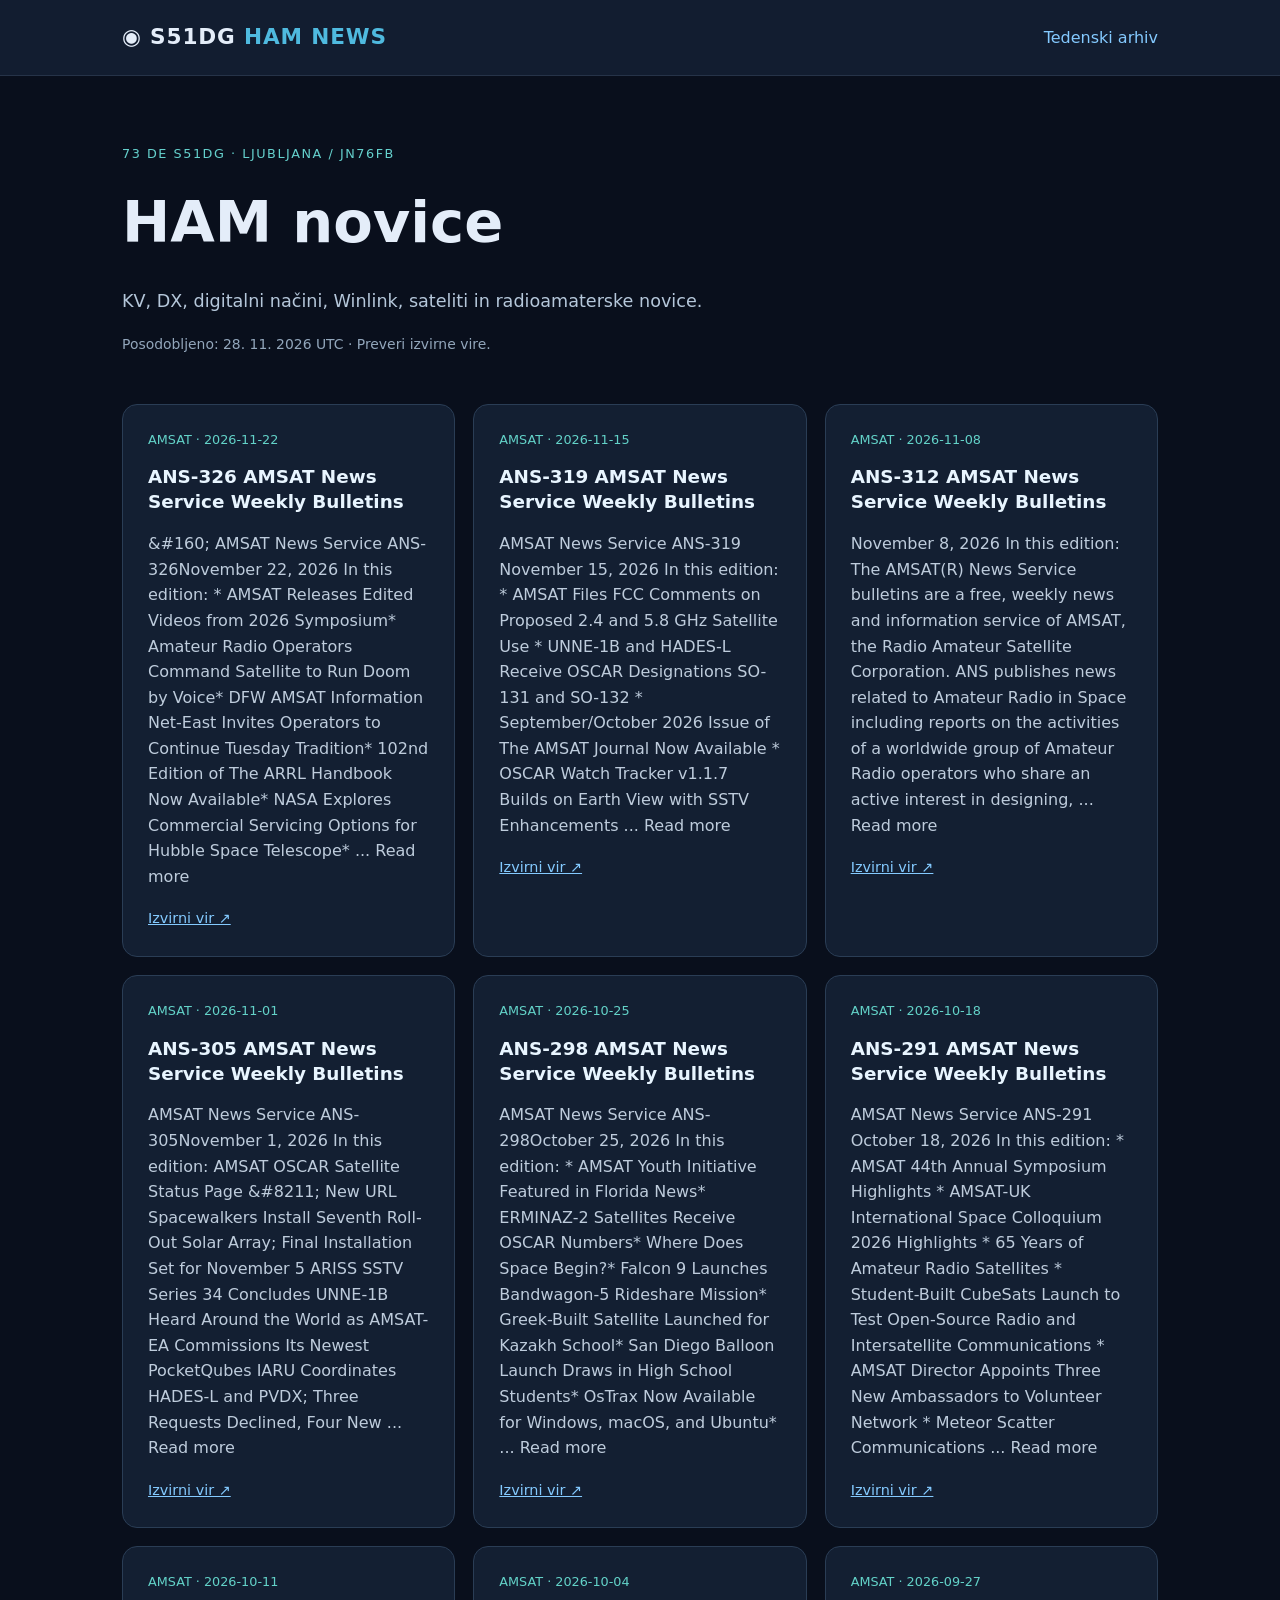
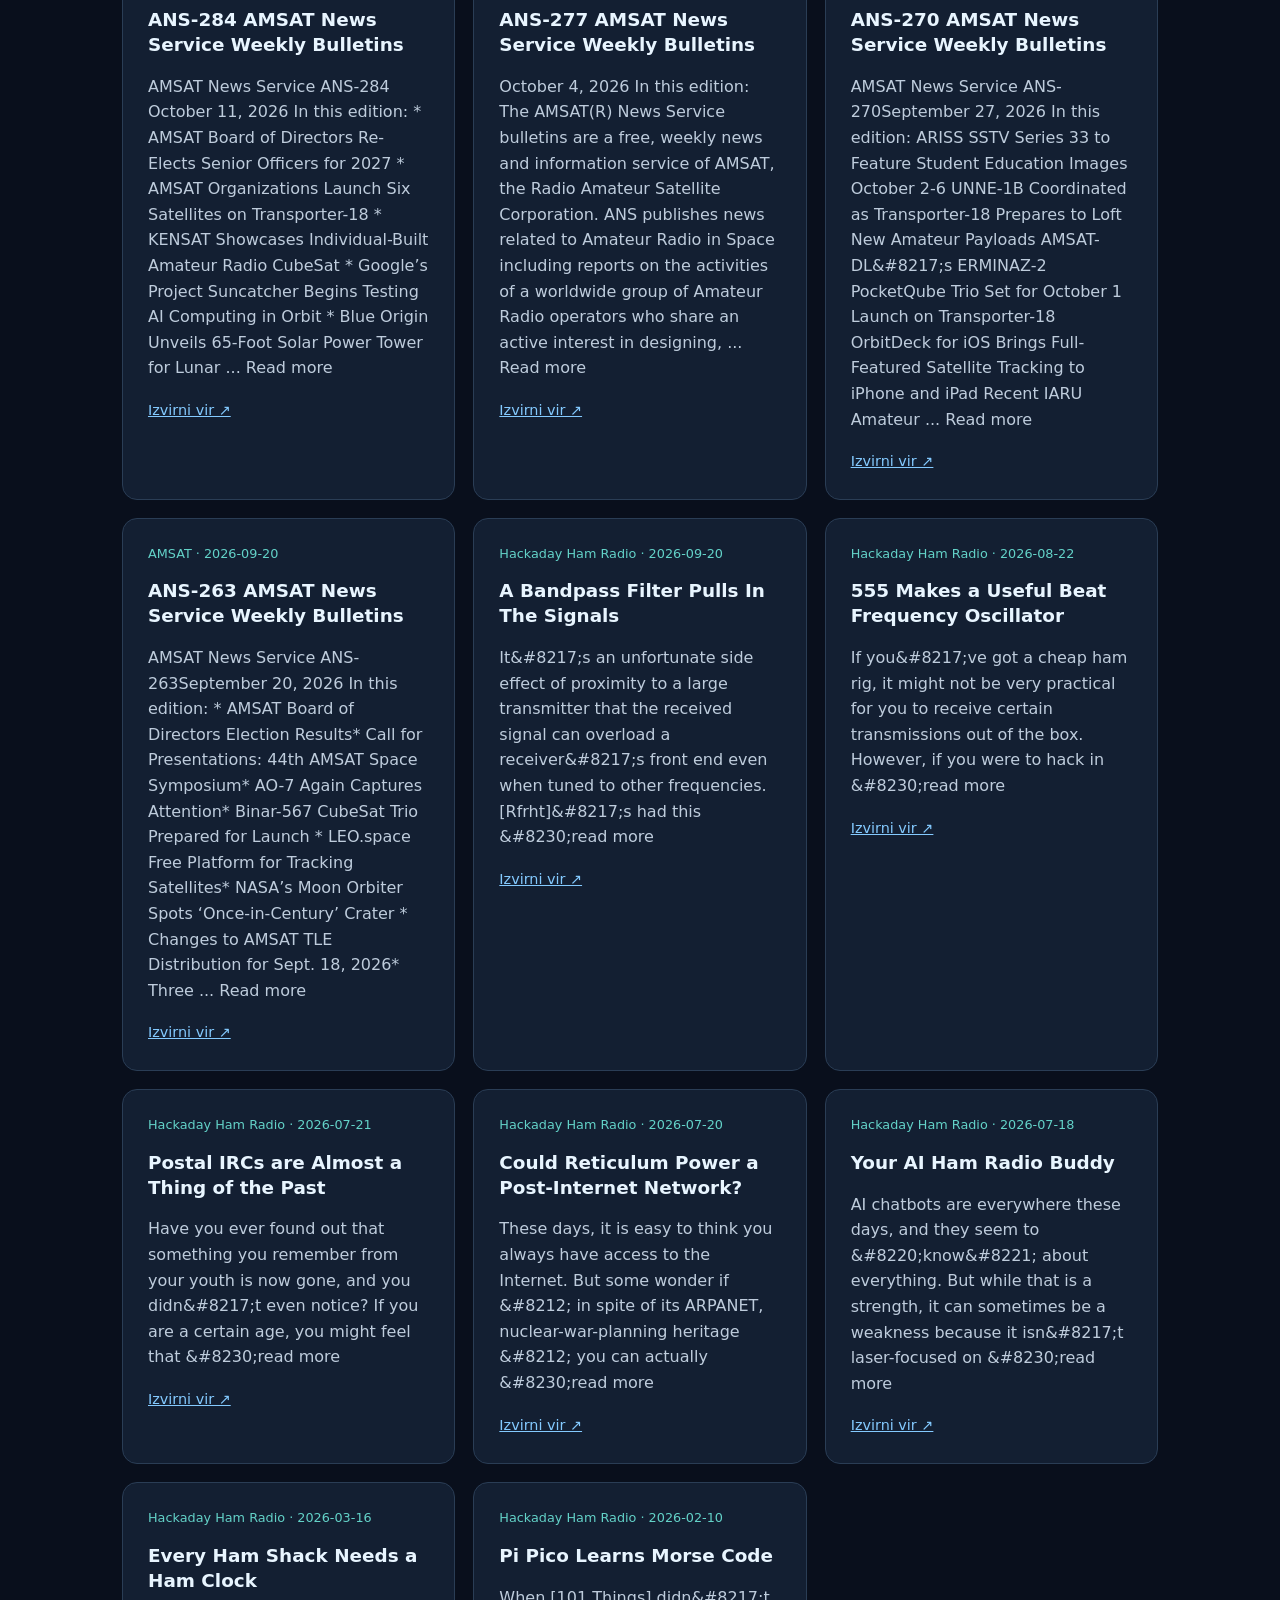
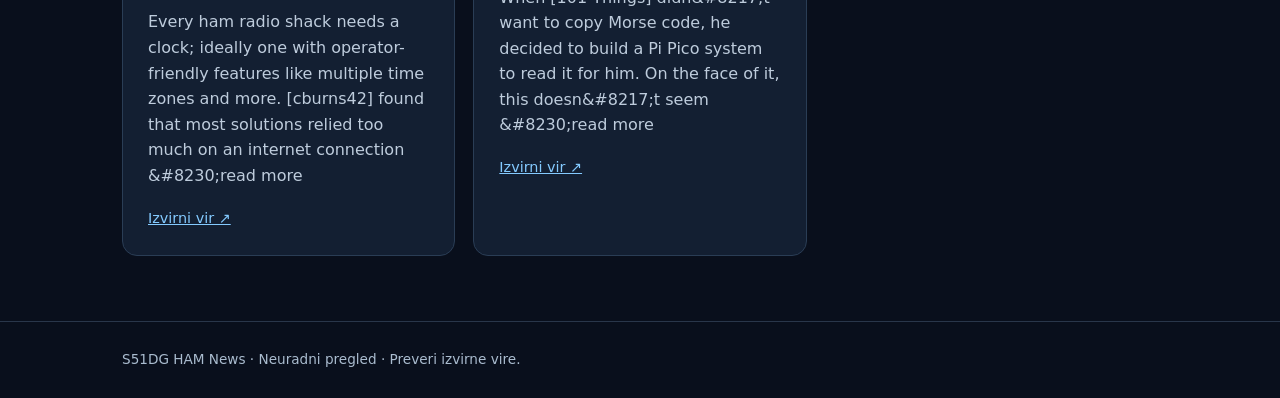
==== commit abd9b2b2: "Update HAM news" ====
--- a/index.html
+++ b/index.html
@@ -5,7 +5,7 @@
 <body><header><div class="wrap"><div class="brand">◉ S51DG <span>HAM NEWS</span></div><nav><a href="archive/">Tedenski arhiv</a></nav></div></header>
 <main class="wrap"><section class="hero"><p class="eyebrow">73 de S51DG · Ljubljana / JN76fb</p>
 <h1>HAM novice</h1><p class="subtitle">KV, DX, digitalni načini, Winlink, sateliti in radioamaterske novice.</p>
-<p class="updated">Posodobljeno: 27. 11. 2026 UTC · Preveri izvirne vire.</p></section>
+<p class="updated">Posodobljeno: 28. 11. 2026 UTC · Preveri izvirne vire.</p></section>
 <section class="cards"><article class="card"><div class="meta">AMSAT · 2026-11-22</div><h2><a href="https://www.amsat.org/ans-326-amsat-news-service-weekly-bulletins-2/" target="_blank" rel="noopener noreferrer">ANS-326 AMSAT News Service Weekly Bulletins</a></h2><p>&amp;#160; AMSAT News Service ANS-326November 22, 2026 In this edition: * AMSAT Releases Edited Videos from 2026 Symposium* Amateur Radio Operators Command Satellite to Run Doom by Voice* DFW AMSAT Information Net-East Invites Operators to Continue Tuesday Tradition* 102nd Edition of The ARRL Handbook Now Available* NASA Explores Commercial Servicing Options for Hubble Space Telescope* ... Read more</p><a class="source" href="https://www.amsat.org/ans-326-amsat-news-service-weekly-bulletins-2/" target="_blank" rel="noopener noreferrer">Izvirni vir ↗</a></article>
 <article class="card"><div class="meta">AMSAT · 2026-11-15</div><h2><a href="https://www.amsat.org/ans-319-amsat-news-service-weekly-bulletins/" target="_blank" rel="noopener noreferrer">ANS-319 AMSAT News Service Weekly Bulletins</a></h2><p>AMSAT News Service ANS-319 November 15, 2026 In this edition: * AMSAT Files FCC Comments on Proposed 2.4 and 5.8 GHz Satellite Use * UNNE-1B and HADES-L Receive OSCAR Designations SO-131 and SO-132 * September/October 2026 Issue of The AMSAT Journal Now Available * OSCAR Watch Tracker v1.1.7 Builds on Earth View with SSTV Enhancements ... Read more</p><a class="source" href="https://www.amsat.org/ans-319-amsat-news-service-weekly-bulletins/" target="_blank" rel="noopener noreferrer">Izvirni vir ↗</a></article>
 <article class="card"><div class="meta">AMSAT · 2026-11-08</div><h2><a href="https://www.amsat.org/ans-312-amsat-news-service-weekly-bulletins/" target="_blank" rel="noopener noreferrer">ANS-312 AMSAT News Service Weekly Bulletins</a></h2><p>November 8, 2026 In this edition: The AMSAT(R) News Service bulletins are a free, weekly news and information service of AMSAT, the Radio Amateur Satellite Corporation. ANS publishes news related to Amateur Radio in Space including reports on the activities of a worldwide group of Amateur Radio operators who share an active interest in designing, ... Read more</p><a class="source" href="https://www.amsat.org/ans-312-amsat-news-service-weekly-bulletins/" target="_blank" rel="noopener noreferrer">Izvirni vir ↗</a></article>
